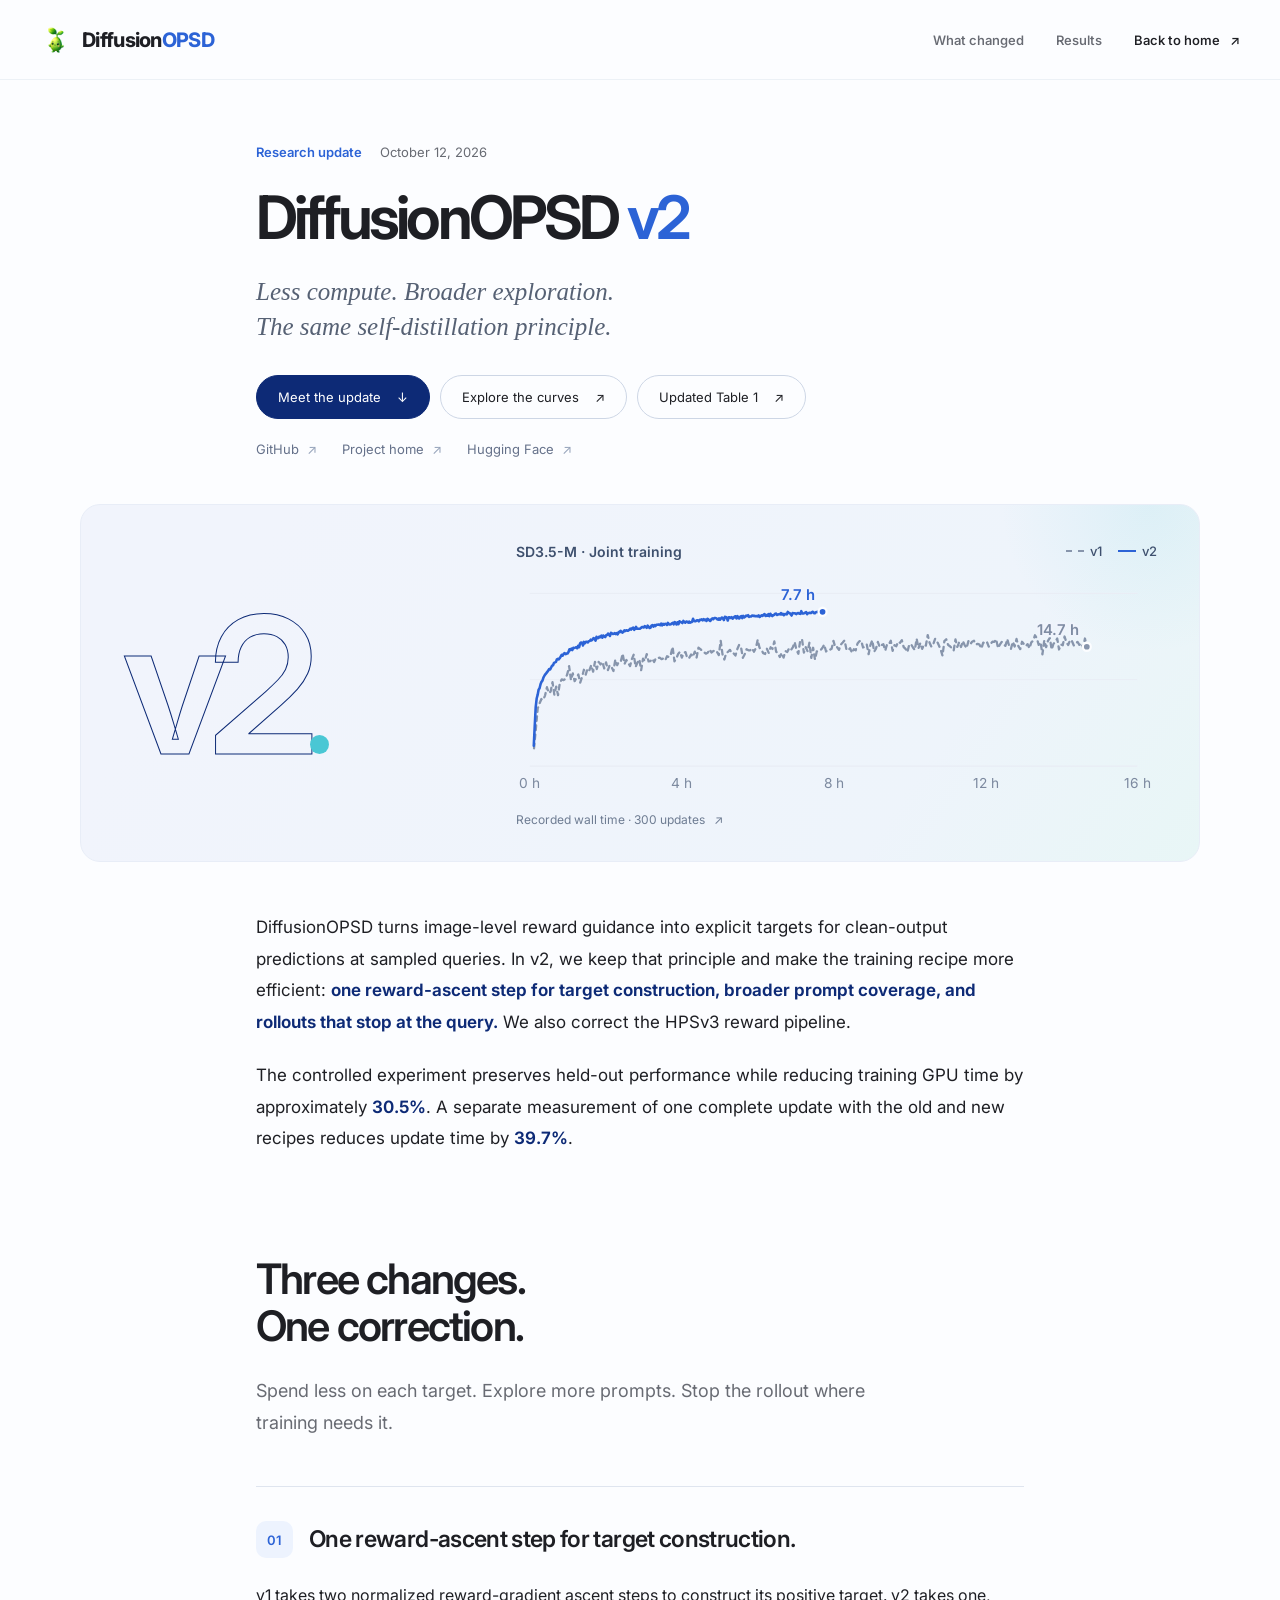
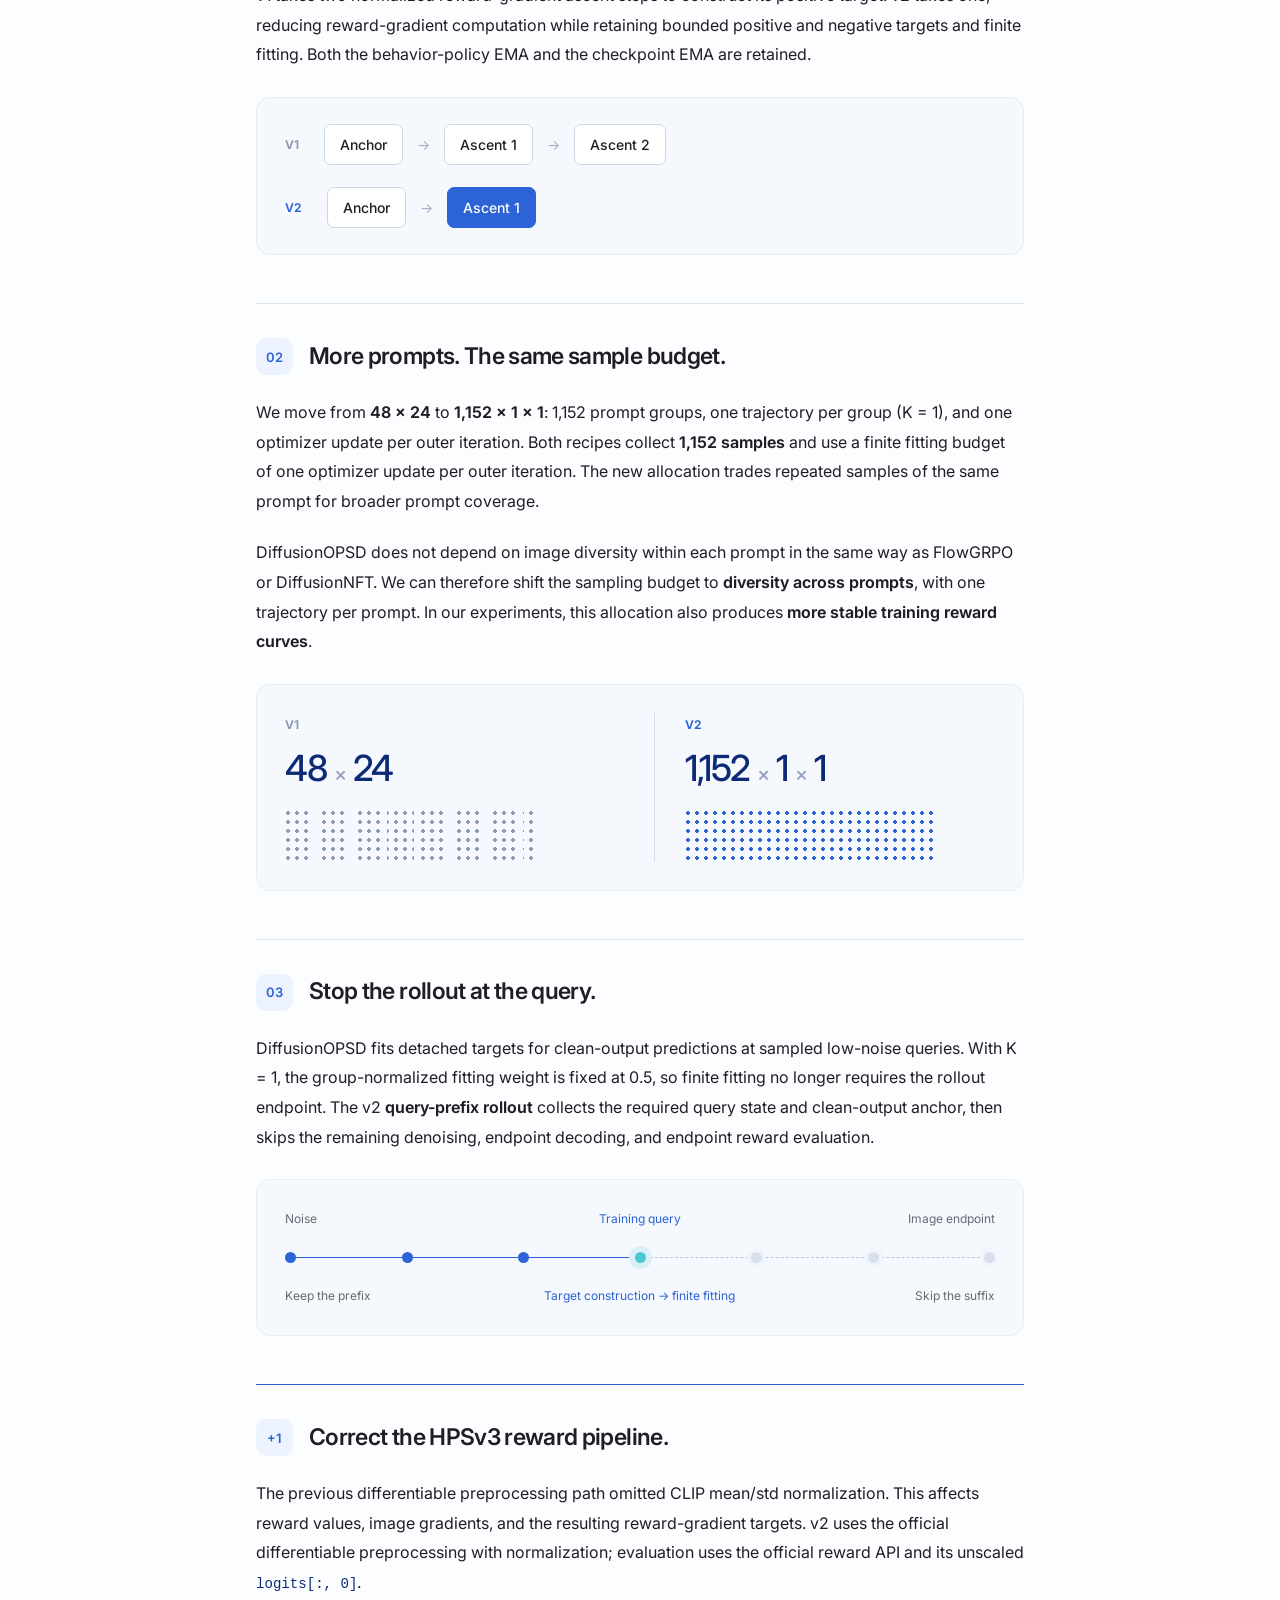
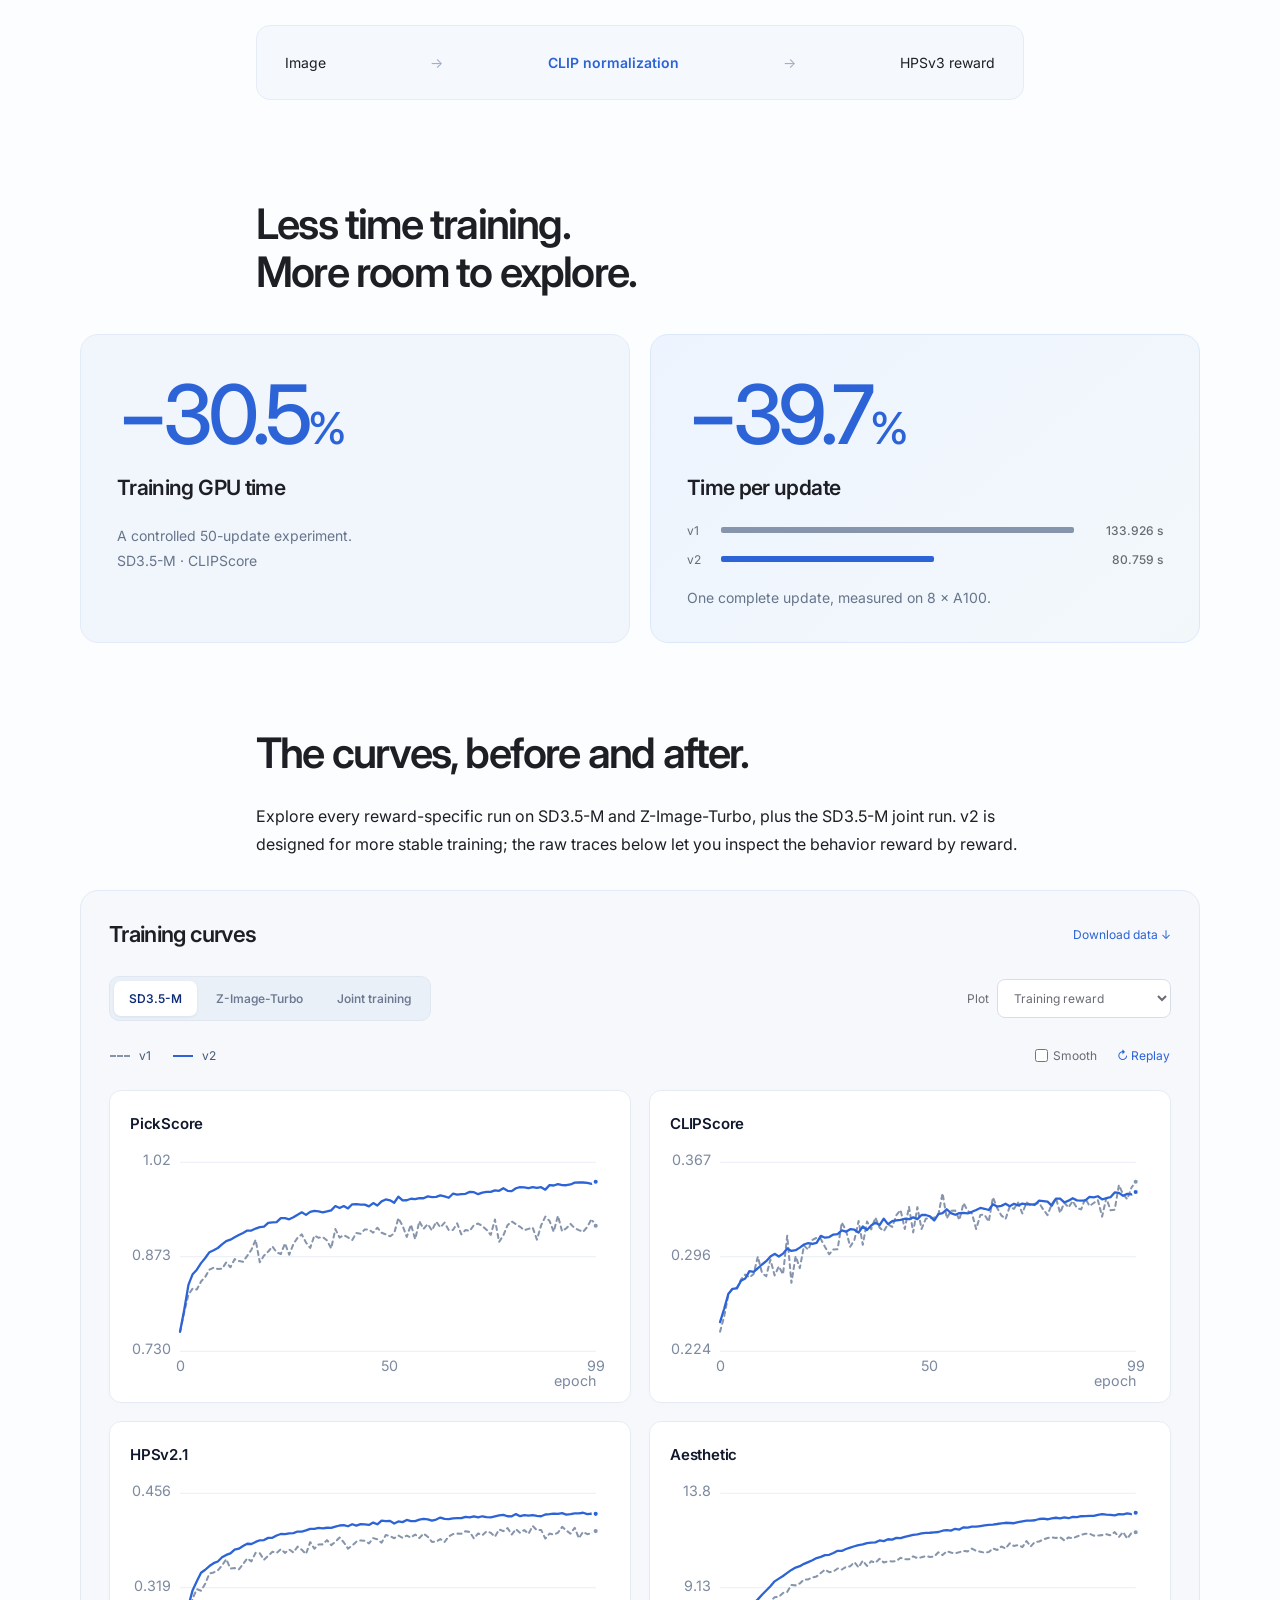
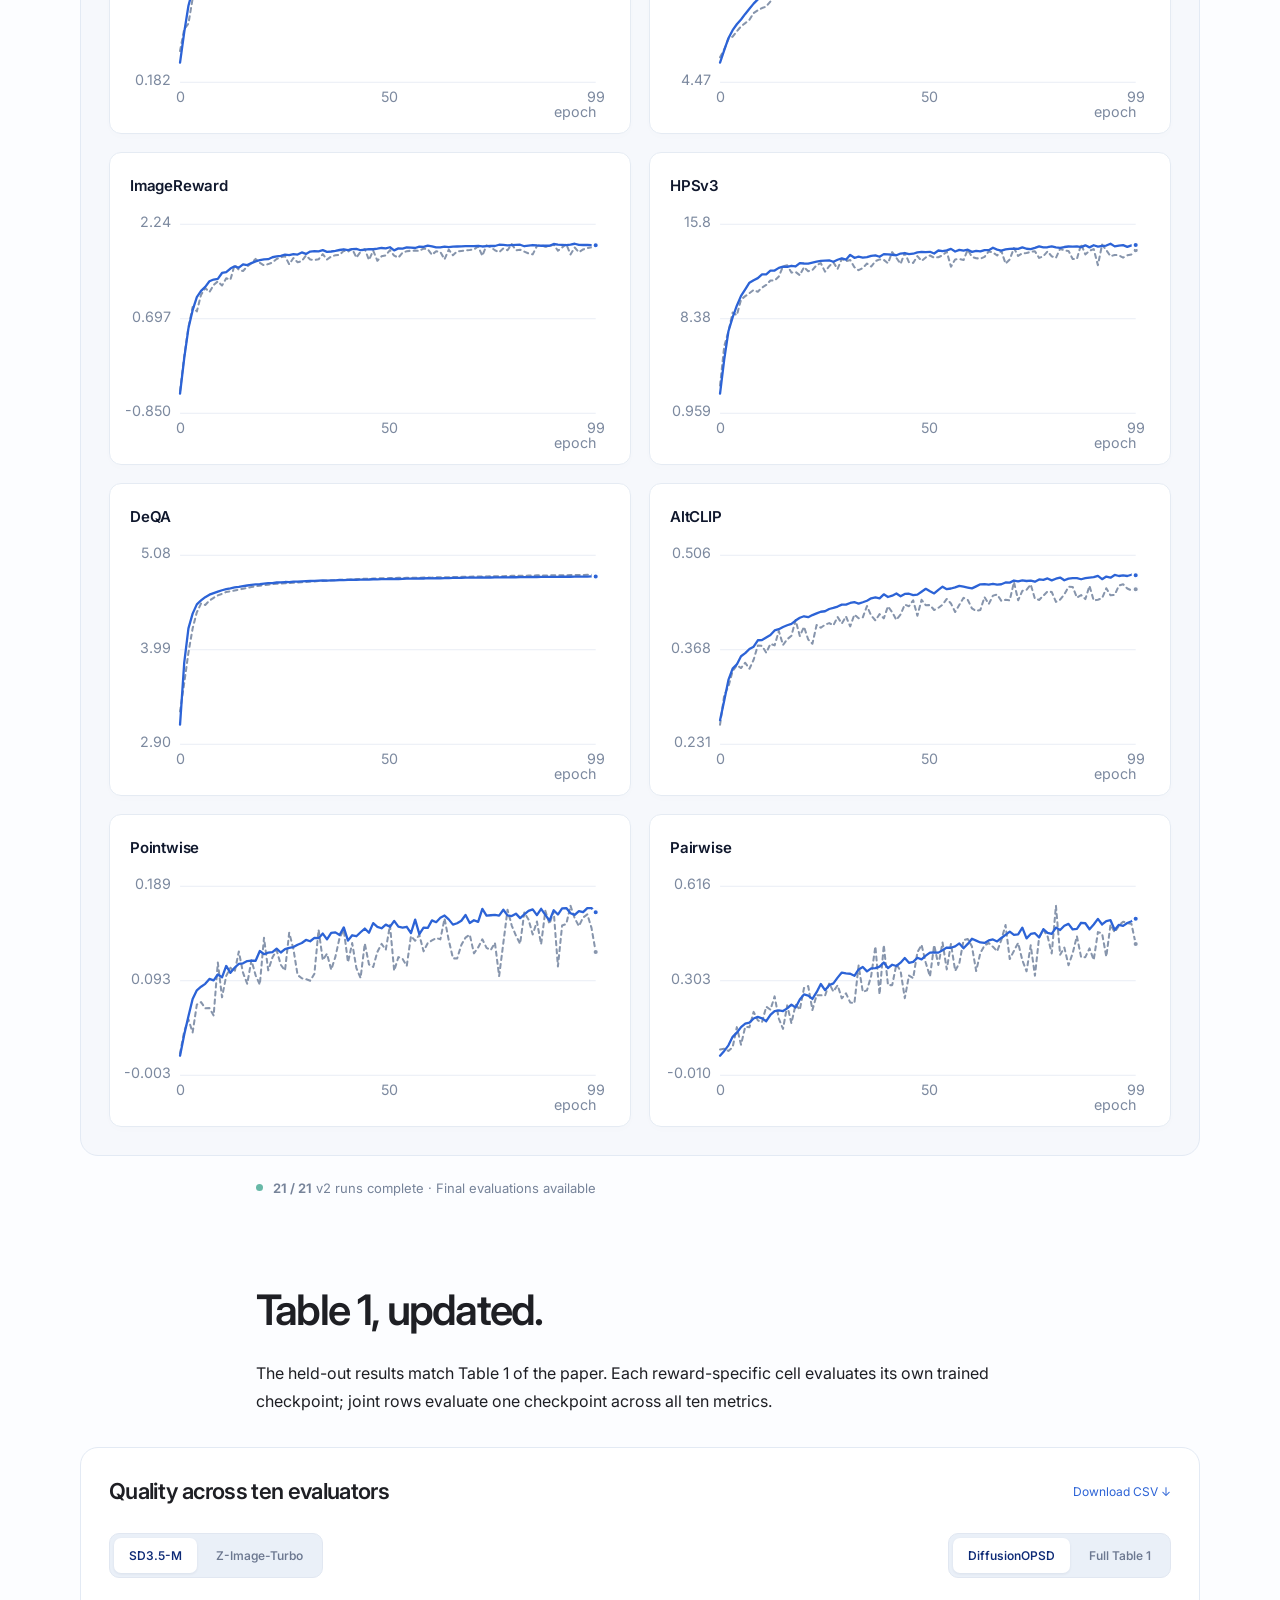
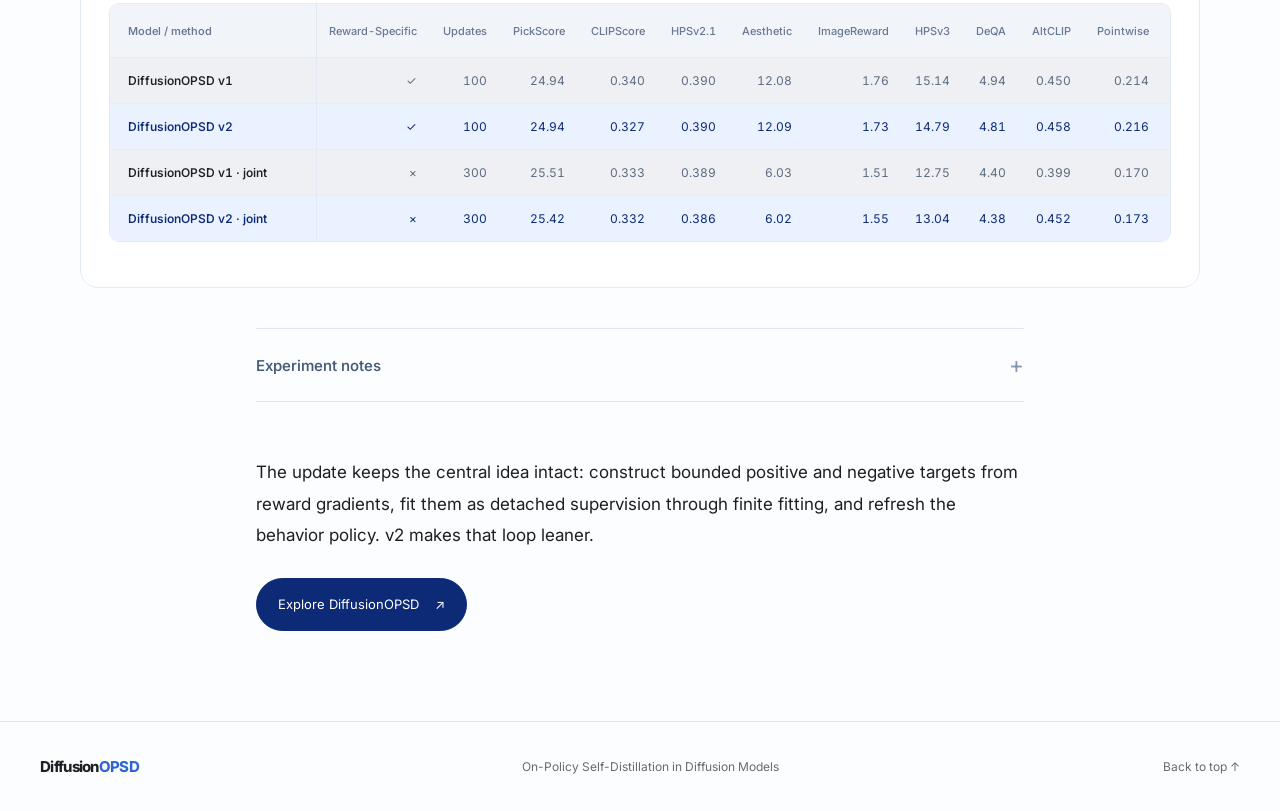
==== blog/v2/index.html @ 02936476 "update v2" ====
<!doctype html>
<html lang="en">
<head>
  <meta charset="utf-8">
  <meta name="viewport" content="width=device-width, initial-scale=1">
  <meta name="description" content="DiffusionOPSD v2: one reward-ascent step for target construction, broader prompt coverage, query-prefix rollouts, and corrected HPSv3 rewards. Explore the training curves and updated Table 1.">
  <meta name="theme-color" content="#f8faff">
  <title>DiffusionOPSD v2 — Less compute, broader exploration</title>
  <link rel="icon" href="../../assets/favicon.ico">
  <link rel="stylesheet" href="blog.css">
  <link rel="stylesheet" href="refinements.css">
  <script src="blog.js" defer></script>
</head>
<body>
  <a class="skip" href="#main">Skip to article</a>
  <header class="site-header">
    <a class="wordmark" href="../../" aria-label="DiffusionOPSD home"><img class="brand-seed" src="../../assets/seed-favicon-180.png" width="32" height="32" alt=""><span>Diffusion<span class="brand-blue">OPSD</span></span></a>
    <nav aria-label="Article"><a href="#changes">What changed</a><a href="#results">Results</a><a class="back-home" href="../../">Back to home <span aria-hidden="true">↗</span></a></nav>
    <div id="reading-progress" aria-hidden="true"></div>
  </header>
  <main id="main">
    <header class="article-header prose">
      <div class="eyebrow"><span class="edition">Research update</span><span>October 12, 2026</span></div>
      <h1>DiffusionOPSD <span>v2</span></h1>
      <p class="dek">Less compute. Broader exploration.<br>The same self-distillation principle.</p>
      <div class="article-actions"><a class="pill primary" href="#changes">Meet the update <span>↓</span></a><a class="pill" href="#curves">Explore the curves <span>↗</span></a><a class="pill" href="#table1">Updated Table 1 <span>↗</span></a><div class="resource-links"><a class="pill" href="https://github.com/worldbench/DiffusionOPSD" target="_blank" rel="noopener">GitHub <span>↗</span></a><a class="pill" href="../../">Project home <span>↗</span></a><a class="pill" href="https://huggingface.co/WeiChow/DiffusionOPSD" aria-label="Hugging Face weights" target="_blank" rel="noopener">Hugging Face <span>↗</span></a></div></div>
    </header>

    <figure class="hero-figure wide reveal">
      <div class="version-art" aria-hidden="true">v<span>2</span><i></i></div>
      <div class="hero-chart"><div class="hero-chart-heading"><span>SD3.5-M · Joint training</span><div class="hero-legend"><span><i class="swatch old"></i>v1</span><span><i class="swatch new"></i>v2</span></div></div><div id="hero-plot" aria-label="Joint training reward by elapsed time"></div><a class="hero-caption" href="#timing-notes">Recorded wall time · 300 updates <span>↗</span></a></div>
    </figure>

    <div class="prose introduction">
      <p>DiffusionOPSD turns image-level reward guidance into explicit targets for clean-output predictions at sampled queries. In v2, we keep that principle and make the training recipe more efficient: <strong>one reward-ascent step for target construction, broader prompt coverage, and rollouts that stop at the query.</strong> We also correct the HPSv3 reward pipeline.</p>
      <p>The controlled experiment preserves held-out performance while reducing training GPU time by approximately <strong>30.5%</strong>. A separate measurement of one complete update with the old and new recipes reduces update time by <strong>39.7%</strong>.</p>
    </div>

    <section id="changes" class="article-section">
      <div class="prose section-heading"><h2>Three changes.<br>One correction.</h2><p class="section-intro">Spend less on each target. Explore more prompts. Stop the rollout where training needs it.</p></div>

      <article class="change prose reveal">
        <div class="change-title"><span class="change-number">01</span><h3>One reward-ascent step for target construction.</h3></div>
        <p>v1 takes two normalized reward-gradient ascent steps to construct its positive target. v2 takes one, reducing reward-gradient computation while retaining bounded positive and negative targets and finite fitting. Both the behavior-policy EMA and the checkpoint EMA are retained.</p>
        <div class="before-after ascent-diagram" aria-label="Positive-target construction changes from two reward-ascent steps to one">
          <div><span class="version-label">V1</span><div class="flow"><b>Anchor</b><i>→</i><b>Ascent 1</b><i>→</i><b>Ascent 2</b></div></div>
          <div><span class="version-label blue">V2</span><div class="flow"><b>Anchor</b><i>→</i><b class="highlight">Ascent 1</b></div></div>
        </div>
      </article>

      <article class="change prose reveal">
        <div class="change-title"><span class="change-number">02</span><h3>More prompts. The same sample budget.</h3></div>
        <p>We move from <strong>48 × 24</strong> to <strong>1,152 × 1 × 1</strong>: 1,152 prompt groups, one trajectory per group (K = 1), and one optimizer update per outer iteration. Both recipes collect <strong>1,152 samples</strong> and use a finite fitting budget of one optimizer update per outer iteration. The new allocation trades repeated samples of the same prompt for broader prompt coverage.</p>
        <p>DiffusionOPSD does not depend on image diversity within each prompt in the same way as FlowGRPO or DiffusionNFT. We can therefore shift the sampling budget to <strong>diversity across prompts</strong>, with one trajectory per prompt. In our experiments, this allocation also produces <strong>more stable training reward curves</strong>.</p>
        <div class="allocation">
          <div><span class="version-label">V1</span><strong>48 <em>×</em> 24</strong><div class="sample-grid old-grid" aria-hidden="true"></div></div>
          <div><span class="version-label blue">V2</span><strong>1,152 <em>×</em> 1 <em>×</em> 1</strong><div class="sample-grid new-grid" aria-hidden="true"></div></div>
        </div>
      </article>

      <article class="change prose reveal">
        <div class="change-title"><span class="change-number">03</span><h3>Stop the rollout at the query.</h3></div>
        <p>DiffusionOPSD fits detached targets for clean-output predictions at sampled low-noise queries. With K = 1, the group-normalized fitting weight is fixed at 0.5, so finite fitting no longer requires the rollout endpoint. The v2 <strong>query-prefix rollout</strong> collects the required query state and clean-output anchor, then skips the remaining denoising, endpoint decoding, and endpoint reward evaluation.</p>
        <div class="prefix-diagram" aria-label="Query prefix retains the trajectory through the query and skips subsequent endpoint computation">
          <div class="prefix-labels"><span>Noise</span><span class="blue">Training query</span><span>Image endpoint</span></div>
          <div class="trajectory"><i></i><i></i><i></i><i class="query"></i><i class="unused"></i><i class="unused"></i><i class="unused"></i></div>
          <div class="prefix-labels bottom"><span>Keep the prefix</span><span class="blue">Target construction → finite fitting</span><span>Skip the suffix</span></div>
        </div>
      </article>

      <article class="change prose reward-fix reveal">
        <div class="change-title"><span class="change-number">+1</span><h3>Correct the HPSv3 reward pipeline.</h3></div>
        <p>The previous differentiable preprocessing path omitted CLIP mean/std normalization. This affects reward values, image gradients, and the resulting reward-gradient targets. v2 uses the official differentiable preprocessing with normalization; evaluation uses the official reward API and its unscaled <code>logits[:, 0]</code>.</p>
        <div class="reward-flow"><span>Image</span><i>→</i><strong>CLIP normalization</strong><i>→</i><span>HPSv3 reward</span></div>
      </article>
    </section>

    <section id="results" class="article-section">
      <div class="prose section-heading"><h2>Less time training.<br>More room to explore.</h2></div>
      <div class="efficiency wide reveal">
        <div class="efficiency-item"><strong>−30.5<span>%</span></strong><h3>Training GPU time</h3><p>A controlled 50-update experiment.<br>SD3.5-M · CLIPScore</p></div>
        <div class="efficiency-item"><strong>−39.7<span>%</span></strong><h3>Time per update</h3><div class="timing-row"><span>v1</span><div><i style="--length:100%"></i></div><b>133.926 s</b></div><div class="timing-row current"><span>v2</span><div><i style="--length:60.3%"></i></div><b>80.759 s</b></div><p>One complete update, measured on 8 × A100.</p></div>
      </div>

      <div id="curves" class="prose subsection"><h2>The curves, before and after.</h2><p>Explore every reward-specific run on SD3.5-M and Z-Image-Turbo, plus the SD3.5-M joint run. v2 is designed for more stable training; the raw traces below let you inspect the behavior reward by reward.</p></div>
      <div class="curve-explorer wide">
        <div class="explorer-top"><h3>Training curves</h3><a class="text-link" href="data.json" download="opsd-v2-data.json">Download data <span>↓</span></a></div>
        <div class="toolbar">
          <div class="segmented" role="group" aria-label="Curve backbone"><button data-backbone="sd35m" aria-pressed="true">SD3.5-M</button><button data-backbone="zimage" aria-pressed="false">Z-Image-Turbo</button><button data-backbone="joint" aria-pressed="false">Joint training</button></div>
          <label class="select-label">Plot <select id="curve-metric" aria-label="Curve metric"><option value="reward">Training reward</option><option value="loss">Total training loss</option><option value="positive">Positive fitting loss</option><option value="negative">Negative fitting loss</option></select></label>
        </div>
        <div class="plot-options"><div class="legends"><button data-series="v1" aria-label="DiffusionOPSD v1" aria-pressed="true"><i class="swatch old"></i>v1</button><button data-series="v2" aria-label="DiffusionOPSD v2" aria-pressed="true"><i class="swatch new"></i>v2</button></div><div><label class="smooth-label" title="Exponential moving average (0.6)"><input id="smooth" type="checkbox"> Smooth</label><button id="replay" class="replay" aria-label="Replay curve animation">↻ Replay</button></div></div>
        <div id="curve-grid" class="curve-grid" aria-live="polite"><p class="loading">Loading recorded training traces…</p></div>
      </div>
      <div class="prose snapshot-note" id="snapshot-note" role="status"></div>

      <div id="table1" class="prose subsection"><h2>Table 1, updated.</h2><p>The held-out results match Table 1 of the paper. Each reward-specific cell evaluates its own trained checkpoint; joint rows evaluate one checkpoint across all ten metrics.</p></div>
      <div class="table-panel wide">
        <div class="explorer-top"><h3>Quality across ten evaluators</h3><button id="download-table" class="text-link">Download CSV ↓</button></div>
        <div class="toolbar"><div class="segmented" role="group" aria-label="Table backbone"><button data-table-backbone="sd35m" aria-pressed="true">SD3.5-M</button><button data-table-backbone="zimage" aria-pressed="false">Z-Image-Turbo</button></div><div class="segmented" role="group" aria-label="Table rows"><button data-table-scope="opsd" aria-pressed="true">DiffusionOPSD</button><button data-table-scope="all" aria-pressed="false">Full Table 1</button></div></div>
        <div class="table-scroll" tabindex="0" aria-label="Table 1; scroll horizontally for all evaluators"><table id="results-table"><caption class="sr-only">Table 1: published and updated held-out evaluator scores</caption><thead></thead><tbody></tbody></table></div>
      </div>
      <details class="experiment-notes prose" id="experiment-notes">
        <summary>Experiment notes <span aria-hidden="true">+</span></summary>
        <div class="notes-body">
          <h4 id="timing-notes">Timing</h4>
          <p>The joint-training overview uses elapsed W&B run time, including initialization, evaluation and checkpoint overhead. These historical runs are not a controlled speed benchmark. The 30.5% reduction measures training GPU time in the controlled experiment, excluding initialization, checkpoint writing and evaluation. The separate 39.7% measurement compares one complete update on the same host with 8 × A100, SD3.5-M and CLIPScore; it is not a full-run speed estimate.</p>
          <h4>Reading the curves</h4>
          <p>v1 records rollout endpoint reward; v2 records local reward at the clean-output anchor, so their levels are not directly comparable quality scores. Epochs are zero-based. Raw traces are shown by default; optional smoothing uses EMA 0.6. Hover, tap, or use ← / → to inspect.</p>
          <p id="snapshot-details"></p>
          <h4 id="evaluation-notes">Evaluation and HPSv3</h4>
          <p>All v2 evaluations use 1,000 images from 200 DrawBench prompts. Historical training seeds are not uniformly matched to v2 seed 42. Hover a table cell for its source or the difference from v1 at displayed precision. Higher scores are better; ‡ marks published reference results and † two-stage OPD.</p>
          <p>The HPSv3 v1 training curve uses the corrected old-recipe rerun. <a href="https://github.com/MizzenAI/HPSv3" target="_blank" rel="noopener">Official HPSv3 implementation ↗</a></p>
        </div>
      </details>
      <div class="prose closing"><p>The update keeps the central idea intact: construct bounded positive and negative targets from reward gradients, fit them as detached supervision through finite fitting, and refresh the behavior policy. v2 makes that loop leaner.</p><a class="pill primary" href="../../">Explore DiffusionOPSD <span>↗</span></a></div>
    </section>
  </main>
  <footer><a class="wordmark" href="../../">Diffusion<span class="brand-blue">OPSD</span></a><span>On-Policy Self-Distillation in Diffusion Models</span><a href="#main">Back to top ↑</a></footer>
  <noscript><p class="prose">Enable JavaScript to explore the training curves and Table 1. <a href="data.json">Download the original chart data.</a></p></noscript>
</body>
</html>
---- blog/v2/blog.css ----
@import url('https://fonts.googleapis.com/css2?family=Inter:wght@400;500;600;650;700;750;800&display=swap');

:root{--ink:#1e1f24;--muted:#686b73;--line:#dfe5ef;--blue:#2c63d6;--deep-blue:#0d2a76;--cyan:#4ac7d4;--navy:#10182d;--paper:#fcfdff;--wash:#f0f4fc;--old:#8795ac;--page:1120px}
*{box-sizing:border-box}html{scroll-behavior:smooth;scroll-padding-top:94px}body{margin:0;background:var(--paper);color:var(--ink);font-family:Inter,"Helvetica Neue",Arial,sans-serif;-webkit-font-smoothing:antialiased}a{color:inherit;text-decoration:none}button,select,input{font:inherit}button,select{color:inherit}button,a,input,select{-webkit-tap-highlight-color:transparent}button{cursor:pointer}button:disabled{cursor:default}button:focus-visible,a:focus-visible,select:focus-visible,input:focus-visible,[tabindex]:focus-visible{outline:3px solid var(--cyan);outline-offset:5px}strong,b{font-weight:650}p{margin:0 0 22px}button{background:none;border:0}svg{display:block}code{font:0.88em ui-monospace,SFMono-Regular,monospace;color:var(--deep-blue)}.prose{max-width:768px;margin-left:auto;margin-right:auto}.wide{max-width:var(--page);margin-left:auto;margin-right:auto}.brand-blue,.blue{color:var(--blue)}.sr-only,.skip:not(:focus){position:absolute;width:1px;height:1px;overflow:hidden;clip:rect(0,0,0,0);white-space:nowrap}.skip:focus{position:fixed;top:12px;left:12px;z-index:100;padding:15px;background:white}
.site-header{height:80px;padding:0 40px;display:flex;align-items:center;justify-content:space-between;background:rgba(252,253,255,.93);backdrop-filter:blur(20px);position:sticky;top:0;z-index:30;border-bottom:1px solid rgba(223,229,239,.55)}.wordmark{font-size:20px;font-weight:750;letter-spacing:-.7px;display:flex;align-items:center;gap:10px}.wordmark .brand-seed{width:32px;height:32px;object-fit:contain}.site-header nav{display:flex;align-items:center;gap:32px;font-size:13px;font-weight:550}.site-header nav>a:not(.back-home){color:var(--muted)}.site-header nav a:hover{color:var(--blue)}.back-home span{padding-left:7px}#reading-progress{height:2px;position:absolute;bottom:-1px;left:0;background:var(--blue);width:0;transition:width .1s linear}
.article-header{padding-top:76px;padding-bottom:48px}.eyebrow{display:flex;align-items:center;gap:22px;font-size:12px;color:var(--muted);margin-bottom:29px}.edition{font-size:10px;font-weight:650;letter-spacing:1.8px;color:var(--blue)}h1{font-size:60px;letter-spacing:-3.8px;line-height:1.06;font-weight:650;margin:0 0 24px}h1>span{color:var(--blue)}.dek{font-family:Georgia,"Times New Roman",serif;font-size:25px;font-style:italic;line-height:1.4;color:#566174;margin-bottom:31px}.article-actions{display:flex;flex-wrap:wrap;gap:10px}.pill{padding:13px 20px;border:1px solid #cdd6e5;border-radius:30px;font-size:12px;display:inline-flex;gap:20px;align-items:center;transition:background .2s,transform .2s}.pill:hover{background:#eaf0fc;transform:translateY(-2px)}.pill.primary{background:var(--deep-blue);color:white;border-color:var(--deep-blue)}.pill.primary:hover{background:var(--blue)}
.hero-figure{position:relative;background:var(--wash);padding:40px 44px 22px;min-height:310px;display:grid;grid-template-columns:.7fr 1.3fr;column-gap:60px;overflow:hidden;border-radius:4px;margin-top:0;margin-bottom:50px}.hero-figure:before{content:"";position:absolute;width:300px;height:300px;background:radial-gradient(circle,rgba(74,199,212,.1),transparent 70%);right:-100px;top:-150px}.version-art{font-weight:650;font-size:190px;letter-spacing:-19px;line-height:1.05;color:transparent;-webkit-text-stroke:1px var(--deep-blue);align-self:center;position:relative;user-select:none}.version-art span{font-weight:600}.version-art i{width:19px;height:19px;display:inline-block;border-radius:50%;background:var(--cyan);margin:0 0 0 10px}.hero-chart{position:relative;min-width:0}.figure-kicker{font-size:10px;letter-spacing:1.35px;font-weight:600;color:var(--muted);text-transform:uppercase}.hero-chart .figure-kicker{text-align:right}#hero-plot{height:155px;margin-top:15px}#hero-plot svg{width:100%;height:100%;overflow:visible}.hero-caption{text-align:right;color:#4a5e80;font-size:10px;line-height:1.7}.hero-caption span{color:var(--muted)}.hero-bottom{grid-column:1/-1;display:flex;justify-content:space-between;border-top:1px solid #d9e1ee;padding-top:19px;margin-top:17px;font-size:9px;letter-spacing:1.4px;color:#7d8ba3}.introduction{font-size:17px;line-height:1.85}.introduction strong{color:var(--deep-blue)}
.article-section{margin-top:94px}.section-index{font-size:10px;letter-spacing:2px;color:var(--blue);font-weight:650;margin-bottom:22px}h2{font-size:42px;font-weight:600;line-height:1.14;letter-spacing:-1.8px;margin:0 0 25px}.section-intro{font-size:18px;line-height:1.75;color:var(--muted);max-width:675px}.change{margin-top:55px;padding-top:31px;border-top:1px solid var(--line)}.change-title{display:flex;gap:17px;align-items:baseline;margin-bottom:20px}.change-number{font:12px ui-monospace,SFMono-Regular,monospace;color:var(--blue);flex-shrink:0}h3{margin:0;font-size:23px;font-weight:600;letter-spacing:-.65px;line-height:1.3}.change>p{font-size:16px;line-height:1.8}.detail,.change>p.detail{font-size:12px;line-height:1.85;color:var(--muted)}.detail a{color:var(--blue);border-bottom:1px solid #b9cbea}.before-after{background:var(--wash);padding:23px 26px;margin:27px 0 18px;border-radius:4px}.before-after>div{display:flex;gap:25px;align-items:center}.before-after>div+div{margin-top:22px}.version-label{font-size:10px;letter-spacing:1.1px;font-weight:650;color:var(--old)}.version-label.blue{color:var(--blue)}.flow{display:flex;align-items:center;gap:14px;font-size:12px}.flow b{border:1px solid #cbd6e7;padding:10px 13px;border-radius:4px;font-weight:500}.flow i,.reward-flow i{font-style:normal;color:#a2b0c6}.flow .highlight{background:var(--blue);border-color:var(--blue);color:white}.flow-note{font-size:11px;color:var(--blue)}
.allocation{display:grid;grid-template-columns:1fr 1fr;gap:34px;margin:30px 0 18px;padding:27px;background:var(--wash);border-radius:4px}.allocation>div+div{border-left:1px solid #d7dfef;padding-left:30px}.allocation strong{display:block;color:var(--deep-blue);font-size:32px;font-weight:500;letter-spacing:-1.5px;margin:14px 0 20px;white-space:nowrap}.allocation strong em{font-size:20px;color:#92a2be;font-style:normal}.allocation small{font-size:10px;line-height:1.6;color:var(--muted);display:block;margin-top:13px}.sample-grid{height:52px;background-size:9px 9px;max-width:250px}.old-grid{background-image:radial-gradient(circle at 3px 3px,#8d9cb4 1.7px,transparent 2px);mask-image:repeating-linear-gradient(to right,#000 0px,#000 27px,transparent 27px,transparent 34px)}.new-grid{background-image:radial-gradient(circle at 3px 3px,#2c63d6 1.6px,transparent 1.9px)}.prefix-diagram{padding:30px 28px;margin:27px 0 18px;background:var(--wash);border-radius:4px}.prefix-labels{display:flex;justify-content:space-between;font-size:11px;color:var(--muted)}.prefix-labels>span{width:33.33%}.prefix-labels>span:nth-child(2){text-align:center}.prefix-labels>span:last-child{text-align:right}.prefix-labels.bottom{font-size:10px}.trajectory{display:flex;justify-content:space-between;position:relative;margin:24px 0}.trajectory:before{content:"";position:absolute;left:0;right:50%;top:5px;height:1px;background:var(--blue)}.trajectory:after{content:"";position:absolute;left:50%;right:0;top:5px;border-top:1px dashed #b7c4d9}.trajectory i{background:var(--blue);width:11px;height:11px;border-radius:50%;z-index:1}.trajectory i.query{background:var(--cyan);box-shadow:0 0 0 6px #dceff6}.trajectory i.unused{background:#d8e0ed;box-shadow:0 0 0 4px var(--wash)}.reward-fix{border-top-color:var(--blue)}.reward-flow{display:flex;align-items:center;justify-content:space-between;background:var(--wash);font-size:12px;padding:24px;margin:26px 0 16px;gap:12px}.reward-flow strong{text-align:center;line-height:1.7;color:var(--blue);font-weight:600}.reward-flow small{font-size:10px;font-weight:400}
.efficiency{background:var(--wash);display:grid;grid-template-columns:1fr 1fr;margin-top:35px;padding:40px 46px;gap:53px;border-radius:4px}.efficiency-item+.efficiency-item{padding-left:50px;border-left:1px solid #d7e0ef}.metric-kicker{font-size:9px;letter-spacing:1.2px;color:var(--muted);font-weight:600}.efficiency-item>strong{display:block;font-size:79px;line-height:1.2;letter-spacing:-5px;color:var(--blue);font-weight:500;margin:20px 0 0}.efficiency-item>strong>span{font-size:44px;letter-spacing:-2px}.efficiency-item h3{font-size:19px;margin:9px 0 17px}.efficiency-item p{font-size:12px;line-height:1.85;color:var(--muted);margin:0;max-width:335px}.timing-row{display:grid;grid-template-columns:19px 1fr 64px;gap:9px;align-items:center;font-size:10px;color:var(--muted);margin:12px 0}.timing-row>div{height:5px}.timing-row i{display:block;height:5px;width:var(--length);background:var(--old);border-radius:2px;transform-origin:left;animation:bar-in 1.5s ease both}.timing-row.current i{background:var(--blue)}.timing-row b{font-weight:500;text-align:right}.timing-row.current{margin-bottom:18px}.efficiency-note{margin-top:22px}.subsection{margin-top:86px}.subsection p{font-size:16px;line-height:1.8}
.curve-explorer,.table-panel{margin-top:31px;background:#f4f6fb;padding:30px;border:1px solid #e6eaf3;border-radius:5px}.explorer-top{display:flex;align-items:center;justify-content:space-between;margin-bottom:25px;gap:20px}.explorer-top h3{font-size:21px;margin-top:8px}.text-link{font-size:11px;color:var(--blue);white-space:nowrap;padding:8px 0}.text-link:hover{text-decoration:underline}.toolbar{display:flex;justify-content:space-between;align-items:center;gap:15px}.segmented{display:flex;gap:3px;border:1px solid #d7deeb;border-radius:6px;padding:3px;background:#ecf0f7;width:fit-content}.segmented button{font-size:11px;font-weight:550;border-radius:4px;padding:9px 14px;white-space:nowrap;color:#6c7890;transition:background .2s}.segmented button[aria-pressed=true]{background:white;box-shadow:0 1px 3px #12234d12;color:var(--deep-blue)}.segmented button:hover{color:var(--blue)}.select-label{font-size:10px;color:var(--muted);display:flex;align-items:center;gap:8px;white-space:nowrap}select{background:white;border:1px solid #d7deeb;font-size:11px;padding:10px 29px 10px 12px;border-radius:5px;max-width:195px}.plot-options{display:flex;justify-content:space-between;align-items:center;padding:23px 0 21px}.plot-options>div{display:flex;align-items:center;gap:16px}.legends{gap:14px!important}.legends button{display:flex;align-items:center;gap:7px;font-size:11px;padding:5px 0;color:#475875}.legends button[aria-pressed=false]{opacity:.35}.swatch{width:20px;height:0;border-top:2px solid var(--blue);display:block}.swatch.old{border-color:var(--old);border-top-style:dashed}.smooth-label{font-size:10px;color:var(--muted);display:flex;align-items:center;gap:5px}.smooth-label input{accent-color:var(--blue);margin:0}.replay{font-size:11px;color:var(--blue);padding:5px 0}.curve-grid{display:grid;grid-template-columns:1fr 1fr;gap:16px}.curve-grid.joint-grid{grid-template-columns:1fr}.chart-card{background:var(--paper);padding:20px 20px 12px;border:1px solid #e0e6f0;border-radius:4px;min-width:0;position:relative}.chart-title{display:flex;justify-content:space-between;gap:10px;align-items:center;margin-bottom:4px}.chart-title h4{margin:0;font-size:13px;font-weight:600;color:var(--navy);letter-spacing:-.2px}.run-badge{font-size:8px;color:#8390a5;white-space:nowrap;letter-spacing:.4px}.run-badge.pending{color:#a37925}.run-badge.pending:before{content:"";display:inline-block;width:5px;height:5px;background:#cfaa57;border-radius:50%;margin-right:5px}.plot-subtitle{font-size:8px;color:#8a94a7;line-height:1.5;margin-bottom:8px}.plot-wrap{position:relative}.plot-wrap svg{width:100%;height:auto;overflow:visible;touch-action:pan-y;cursor:crosshair}.chart-grid{stroke:#e9edf5;stroke-width:1}.axis-text{font-size:10px;fill:#8b96a8;font-family:Inter,Arial,sans-serif}.plot-line{fill:none;stroke-linejoin:round;stroke-linecap:round;stroke-width:2}.plot-line.old{stroke:var(--old);stroke-dasharray:4 4}.plot-line.new{stroke:var(--blue);stroke-width:2.25}.plot-line.ghost{opacity:.18;stroke-width:1;stroke-dasharray:none}.end-point{stroke:var(--paper);stroke-width:2;fill:var(--blue)}.plot-line.animate{animation:draw-in 1.6s cubic-bezier(.25,.6,.35,1) both}.cursor-line{stroke:#8f9eb8;stroke-width:1;stroke-dasharray:2 3}.hover-dot{stroke:white;stroke-width:2}.tooltip{position:absolute;z-index:10;pointer-events:none;background:rgba(16,24,45,.96);color:white;border-radius:6px;min-width:155px;padding:11px 13px;font-size:10px;box-shadow:0 5px 18px #10182d25;top:15px;right:8px;line-height:1.75}.tooltip[hidden]{display:none}.tooltip b{font-size:10px;color:#a3b6d5;display:block;font-weight:500;margin-bottom:3px}.tooltip .tip-row{display:flex;justify-content:space-between;gap:17px}.tooltip .tip-row span:first-child{display:flex;align-items:center;gap:5px}.tooltip .tip-row i{width:5px;height:5px;border-radius:50%;display:inline-block;background:var(--blue)}.tooltip .tip-row.old i{background:var(--old)}.chart-summary{display:flex;justify-content:space-between;border-top:1px solid #edf0f5;padding-top:9px;font-size:9px;color:#8994a7}.chart-summary b{font-weight:500;color:#536580}.plot-footnote{display:grid;grid-template-columns:1.9fr 1fr;gap:30px;font-size:10px;line-height:1.9;color:var(--muted);margin-top:23px}.snapshot-note{font-size:11px;line-height:1.85;color:var(--muted);margin-top:22px;padding-left:15px;border-left:2px solid var(--cyan)}.loading{padding:60px 0;text-align:center;grid-column:1/-1;color:var(--muted);font-size:13px}.error-message{color:#b54536}
.table-panel{padding-bottom:20px}.table-scroll{overflow-x:auto;margin:25px -10px 17px;border:1px solid #e0e6ef;border-radius:4px;background:white;scrollbar-width:thin;scrollbar-color:#bac8e0 transparent}table{width:100%;border-collapse:separate;border-spacing:0;font-size:10px;font-variant-numeric:tabular-nums;white-space:nowrap}th,td{padding:14px 12px;text-align:right;border-bottom:1px solid #e8ecf3}thead th{font-size:9px;font-weight:550;color:#697993;background:#eef2f9;height:55px}th:first-child{text-align:left;position:sticky;left:0;background:white;z-index:2;min-width:195px;font-weight:550;padding-left:18px;box-shadow:1px 0 #e3e9f2}thead th:first-child{background:#eef2f9;z-index:3}tbody tr:last-child>*{border-bottom:0}tbody tr.v2>*{background:#eaf1ff;color:var(--deep-blue)}tbody tr.v2 th{background:#eaf1ff}tbody tr.v1>*{background:#eef0f3}tbody tr.v1 th{background:#eef0f3}tbody td{color:#5e6c81;cursor:help}tbody tr:hover>*{background:#f0f5fc}tbody tr.v2:hover>*{background:#dfeafd}.table-version{font-size:8px;letter-spacing:.4px;background:#d2e2ff;color:var(--blue);padding:3px 5px;border-radius:3px;margin-left:6px}.pending-value{color:#a68a56!important}.corrected{font-size:8px;color:var(--blue);margin-left:3px}.historical-mark{font-size:8px;color:#929dae}.table-notes{font-size:10px;line-height:1.85;color:var(--muted)}.table-notes p{margin:7px 0}.cell-legend{display:inline-block;width:8px;height:8px;background:#c8daff;margin-right:3px}.closing{margin-top:70px;font-size:17px;line-height:1.85}.closing .pill{margin-top:5px}footer{margin-top:90px;padding:35px 40px;border-top:1px solid var(--line);display:flex;justify-content:space-between;align-items:center;gap:20px}footer .wordmark{font-size:15px;gap:0}footer>span,footer>a:last-child{font-size:10px;color:var(--muted)}.reveal{opacity:1;transform:none}.js .reveal{opacity:0;transform:translateY(15px);transition:opacity .65s,transform .65s}.js .reveal.visible{opacity:1;transform:none}@keyframes draw-in{from{stroke-dashoffset:1}to{stroke-dashoffset:0}}@keyframes bar-in{from{transform:scaleX(0)}to{transform:scaleX(1)}}
@media(min-width:1500px){:root{--page:1180px}.article-header{padding-top:95px}}
@media(max-width:1200px){.wide{margin-left:35px;margin-right:35px}.prose{max-width:740px}.hero-figure{gap:35px}.version-art{font-size:170px}}
@media(max-width:850px){.prose{margin-left:35px;margin-right:35px;max-width:none}.article-header{padding-top:55px}h1{font-size:50px}.site-header{padding:0 25px;height:70px}.site-header nav{gap:18px}.site-header nav>a:not(.back-home){display:none}.hero-figure{padding:30px;gap:20px;grid-template-columns:.65fr 1.35fr}.version-art{font-size:132px;letter-spacing:-13px}.hero-bottom{font-size:8px;letter-spacing:1px}.efficiency{gap:30px;padding:30px}.efficiency-item+.efficiency-item{padding-left:30px}.efficiency-item>strong{font-size:64px}.toolbar{flex-wrap:wrap}.curve-explorer,.table-panel{padding:23px}.chart-card{padding:15px 12px 10px}.plot-options>div{gap:12px}.smooth-label{font-size:9px}.plot-footnote{gap:18px}.table-scroll{margin-left:-5px;margin-right:-5px}}
@media(max-width:600px){html{scroll-padding-top:84px}.site-header{padding:0 20px;height:66px}.wordmark{font-size:17px;gap:6px}.wordmark .brand-seed{width:27px;height:27px}.site-header nav{font-size:11px}.prose,.wide{margin-left:22px;margin-right:22px}.article-header{padding-top:43px;padding-bottom:33px}.eyebrow{font-size:10px;gap:14px;margin-bottom:23px}.edition{font-size:8px;letter-spacing:1px}h1{font-size:40px;letter-spacing:-2.5px;margin-bottom:19px}.dek{font-size:21px;margin-bottom:26px}.article-actions{gap:7px}.pill{font-size:10px;gap:12px;padding:11px 15px}.hero-figure{grid-template-columns:1fr;min-height:0;padding:21px;gap:0;margin-bottom:33px}.version-art{font-size:106px;letter-spacing:-9px;line-height:1.02;margin-bottom:10px}.version-art i{width:12px;height:12px}.hero-chart .figure-kicker{position:absolute;right:0;top:-61px;font-size:8px;max-width:115px;line-height:1.7}.hero-chart{margin-top:-6px}#hero-plot{height:127px;margin-top:0}.hero-caption{font-size:8px}.hero-bottom{font-size:7px;line-height:1.8;gap:25px;letter-spacing:.8px;margin-top:16px;padding-top:13px}.hero-bottom>span:last-child{text-align:right}.introduction{font-size:15px;line-height:1.8}.article-section{margin-top:65px}.section-index{font-size:9px;margin-bottom:18px}h2{font-size:33px;letter-spacing:-1.2px;margin-bottom:20px}.section-intro{font-size:16px}.change{margin-top:34px;padding-top:27px}.change-title{gap:11px;margin-bottom:17px}.change-number{font-size:10px}h3{font-size:20px;letter-spacing:-.5px}.change>p{font-size:14px;line-height:1.85}.detail,.change>p.detail{font-size:11px}.before-after{padding:20px 14px}.before-after>div{gap:12px}.flow{gap:7px;font-size:9px}.flow b{padding:8px}.flow-note{font-size:8px}.version-label{font-size:9px}.allocation{padding:19px 16px;gap:18px}.allocation>div+div{padding-left:17px}.allocation .version-label{font-size:7px;letter-spacing:.7px;line-height:1.8;display:block;min-height:25px}.allocation strong{font-size:23px;letter-spacing:-1px;margin:10px 0 15px}.allocation strong em{font-size:14px}.allocation small{font-size:8px}.sample-grid{background-size:7px 7px;height:44px}.prefix-diagram{padding:24px 16px}.prefix-labels{font-size:9px}.prefix-labels.bottom{font-size:8px}.reward-flow{font-size:9px;padding:20px 12px;gap:7px}.reward-flow small{font-size:8px}.efficiency{grid-template-columns:1fr;padding:28px;gap:26px}.efficiency-item+.efficiency-item{padding:27px 0 0;border-left:0;border-top:1px solid #d7e0ef}.efficiency-item>strong{font-size:70px;margin-top:14px}.efficiency-item h3{font-size:18px}.efficiency-item p{font-size:11px}.efficiency-note{margin-top:18px}.subsection{margin-top:65px}.subsection p{font-size:14px}.curve-explorer,.table-panel{margin-left:12px;margin-right:12px;padding:20px 12px}.explorer-top{gap:10px;margin-bottom:20px}.explorer-top h3{font-size:17px;letter-spacing:-.4px}.figure-kicker{font-size:8px;letter-spacing:1px}.text-link{font-size:9px}.segmented button{font-size:9px;padding:8px 10px}.toolbar{gap:12px}.select-label{font-size:9px}select{font-size:10px;padding:8px 25px 8px 9px;max-width:190px}.plot-options{padding:17px 0;gap:8px;align-items:flex-start}.plot-options>div{gap:8px;flex-wrap:wrap}.plot-options>div:last-child{justify-content:flex-end;max-width:155px}.legends{gap:9px!important}.legends button{font-size:9px;gap:5px}.swatch{width:15px}.smooth-label{font-size:8px}.replay{font-size:10px}.curve-grid{grid-template-columns:1fr;gap:12px}.chart-card{padding:17px 16px 11px}.chart-title h4{font-size:13px}.run-badge{font-size:8px}.plot-footnote{grid-template-columns:1fr;gap:10px;font-size:9px;margin:18px 3px 0}.plot-footnote>span:last-child{color:#8b96a9}.snapshot-note{font-size:10px}.table-scroll{margin:20px -3px 12px}th:first-child{min-width:158px;padding-left:12px}th,td{padding:12px 10px}.table-notes{font-size:9px}.closing{font-size:15px;margin-top:43px}footer{padding:28px 22px;flex-wrap:wrap;margin-top:60px}footer>span{order:3;width:100%;font-size:9px}footer .wordmark{font-size:14px}}
@media(prefers-reduced-motion:reduce){html{scroll-behavior:auto}.js .reveal{opacity:1;transform:none;transition:none}.plot-line.animate,.timing-row i{animation:none}.pill{transition:none}#reading-progress{transition:none}}

/* Keep the overview and chart annotations compact. */
.hero-chart-heading{display:flex;align-items:center;justify-content:space-between;gap:16px;font-size:12px;font-weight:600;color:#405576}.hero-legend{display:flex;gap:14px;font-size:11px;font-weight:500}.hero-legend span{display:flex;align-items:center;gap:6px}.hero-legend .swatch{width:18px}.hero-caption{font-size:10px;text-align:left;margin-top:3px}.hero-caption summary,.plot-footnote summary{cursor:pointer;width:fit-content}.hero-caption p{line-height:1.7;margin:8px 0 0;max-width:520px}.finish-label{font-family:Inter,Arial,sans-serif;font-size:11px;font-weight:600;paint-order:stroke;stroke:var(--wash);stroke-width:4px;stroke-linejoin:round}.finish-label.old{fill:#7f8ca3}.finish-label.new{fill:var(--blue)}.plot-footnote{display:block;font-size:11px;margin-top:18px}.plot-footnote p{max-width:820px;margin:9px 0 0;line-height:1.8}.chart-title{margin-bottom:16px}tbody tr.v1:hover>*{background:#e5e8ee}
@media(max-width:650px){.hero-chart-heading{font-size:11px;gap:8px;margin-top:6px}.hero-legend{font-size:10px;gap:9px}.hero-caption{font-size:9px}.plot-footnote{font-size:10px}}

#hero-plot{height:auto}#hero-plot svg{display:block;height:auto}

@media(max-width:650px){#hero-plot .axis-text,#hero-plot .finish-label{font-size:16px}}

.article-actions .resource-links{display:flex;flex-wrap:wrap;gap:inherit;flex-basis:100%;padding-top:2px}
---- blog/v2/refinements.css ----
/* Editorial spacing and readable, restrained chart annotations. */
.article-header{padding-top:64px;padding-bottom:42px}
.eyebrow{font-size:13px;gap:18px;margin-bottom:26px}
.edition{font-size:13px;letter-spacing:0;font-weight:600}
.pill{font-size:13px;padding:13px 21px;gap:16px}
.article-actions{gap:10px}
.article-actions .resource-links{gap:25px;padding-top:7px}
.resource-links .pill{padding:5px 0;border:0;border-radius:0;font-size:13px;gap:8px;color:#65718a}
.resource-links .pill:hover{background:none;transform:none;color:var(--blue)}
.resource-links .pill span{color:#96a4bb}
.hero-figure{padding:38px 42px 32px;border-radius:20px;min-height:290px;background:linear-gradient(125deg,#f1f4fc 15%,#eef4fb 75%,#e8f6f6);border:1px solid #e8edf7;column-gap:48px}
.hero-chart-heading{font-size:14px;color:#3e506e}
.hero-legend{font-size:13px;gap:16px}
.hero-caption{display:inline-flex;gap:9px;margin-top:8px;font-size:12px;color:#6e7c92;line-height:1.5}
.hero-caption:hover{color:var(--blue)}
.hero-caption span{color:inherit}
#hero-plot .axis-text{font-size:12px}
.finish-label{font-size:13px}
.introduction{font-size:17px;line-height:1.85}
.section-heading{margin-bottom:38px}
.article-section{margin-top:100px}
.section-intro{max-width:625px;margin-bottom:0}
.change{margin-top:48px;padding-top:34px}
.change-title{align-items:center;gap:16px;margin-bottom:23px}
.change-number{font-family:Inter,Arial,sans-serif;font-size:13px;font-weight:600;background:#edf3fe;border-radius:10px;min-width:37px;height:37px;display:inline-flex;align-items:center;justify-content:center}
.change>p{font-size:16px;line-height:1.85}
.before-after,.allocation,.prefix-diagram,.reward-flow{border:1px solid #e5ecf7;border-radius:14px;background:#f5f8fd;margin-top:27px;margin-bottom:4px}
.before-after{padding:26px 28px}
.before-after>div{gap:24px}
.version-label{font-size:12px;letter-spacing:.4px}
.flow{font-size:14px;gap:14px}
.flow b{padding:11px 15px;background:#fff;border-radius:7px}
.flow .highlight{background:var(--blue)}
.allocation{padding:28px;gap:28px}
.allocation strong{font-size:36px;margin:13px 0 20px}
.allocation .version-label{font-size:12px;min-height:0}
.prefix-labels,.prefix-labels.bottom{font-size:12px;line-height:1.5}
.reward-flow{font-size:14px;padding:25px 28px}
.efficiency{background:none;border-radius:0;padding:0;gap:20px;margin-top:34px}
.efficiency-item{padding:32px 36px;background:#f1f5fc;border:1px solid #e3ebf8;border-radius:18px}
.efficiency-item+.efficiency-item{padding:32px 36px;border:1px solid #dce7f9;background:linear-gradient(140deg,#eef4ff,#f2f8fa)}
.efficiency-item>strong{font-size:82px;margin:0 0 2px;line-height:1.16}
.efficiency-item h3{font-size:21px;margin:12px 0 21px}
.efficiency-item p{font-size:14px;line-height:1.8;max-width:none;color:#66758b}
.timing-row{font-size:12px;grid-template-columns:22px 1fr 77px;gap:12px;margin:14px 0}
.timing-row>div,.timing-row i{height:6px}
.curve-explorer,.table-panel{padding:28px;background:#f6f8fc;border:1px solid #e3eaf4;border-radius:18px}
.table-panel{background:#fff}
.explorer-top{margin-bottom:26px;align-items:center}
.explorer-top h3{font-size:22px;margin:0}
.text-link{font-size:12px}
.segmented{padding:4px;border-radius:10px;gap:4px;border-color:#e1e7f1;background:#eaf0f8}
.segmented button{font-size:12px;padding:10px 15px;border-radius:7px}
.select-label{font-size:12px}
select{font-size:12px;border-radius:8px}
.plot-options{padding:22px 1px}
.legends{gap:22px!important}
.legends button,.smooth-label,.replay{font-size:12px}
.legends button{gap:9px}
.plot-options>div{gap:20px}
.curve-grid{gap:18px}
.chart-card{padding:23px 20px 17px;border-radius:12px;border-color:#e5ebf3;background:#fff;box-shadow:0 3px 10px #142b5603}
.chart-title{margin-bottom:17px}
.chart-title h4{font-size:15px}
.run-badge{font-size:11px;letter-spacing:0}
.axis-text{font-size:14px;fill:#7c899f}
.tooltip{font-size:12px;border-radius:10px;max-width:calc(100% - 16px);padding:12px 14px}
.tooltip b{font-size:11px}
.tooltip .tip-row{gap:12px}
.snapshot-note{display:flex;align-items:center;gap:10px;border:0;padding:0;font-size:13px;margin-top:20px;color:#768399}
.status-dot{width:7px;height:7px;border-radius:50%;background:#67b8a7;flex-shrink:0}
.table-scroll{margin:25px 0 17px;border-radius:10px;border-color:#e4eaf2}
table{font-size:12px}
th,td{padding:15px 13px}
thead th{font-size:11px;font-weight:500;height:54px;background:#f1f4f9}
thead th:first-child{background:#f1f4f9}
th:first-child{min-width:206px;padding-left:18px}
.corrected,.historical-mark{font-size:10px}
.table-key{display:flex;gap:20px;flex-wrap:wrap;margin:0;font-size:12px;color:#7b879a;line-height:1.6}
.experiment-notes{margin-top:40px;border-top:1px solid #dfe7f2;border-bottom:1px solid #dfe7f2}
.experiment-notes summary{display:flex;justify-content:space-between;align-items:center;padding:22px 0;cursor:pointer;list-style:none;font-size:15px;font-weight:550;color:#455a7b}
.experiment-notes summary::-webkit-details-marker{display:none}
.experiment-notes summary span{font-size:23px;font-weight:400;color:#8396b3;transition:transform .2s}
.experiment-notes[open] summary span{transform:rotate(45deg)}
.notes-body{padding:4px 0 22px;color:#6d798b;font-size:14px;line-height:1.85}
.notes-body h4{font-size:15px;font-weight:600;color:#405371;margin:23px 0 10px;scroll-margin-top:100px}
.notes-body h4:first-child{margin-top:0}
.notes-body p{margin-bottom:15px}
.notes-body a{color:var(--blue);text-decoration:underline;text-underline-offset:3px}
.closing{margin-top:55px}
footer>span,footer>a:last-child{font-size:12px}
@media(max-width:850px){
  .hero-figure{padding:30px;column-gap:25px}
  .efficiency-item,.efficiency-item+.efficiency-item{padding:28px}
  .efficiency-item>strong{font-size:70px}
  .curve-explorer,.table-panel{padding:23px}
  .plot-options>div{gap:15px}
}
@media(max-width:600px){
  .article-header{padding-top:42px;padding-bottom:29px}
  .eyebrow,.edition{font-size:11px;letter-spacing:0}
  .pill{font-size:12px;padding:11px 16px;gap:12px}
  .article-actions{gap:8px}
  .article-actions .resource-links{gap:23px;padding-top:8px}
  .resource-links .pill{font-size:12px;gap:7px;padding:4px 0}
  .hero-figure{padding:22px;border-radius:16px;gap:11px}
  .version-art{font-size:94px;margin-bottom:8px}
  .hero-chart-heading{font-size:12px;gap:8px}
  .hero-legend{font-size:12px;gap:12px}
  .hero-caption{font-size:11px;margin-top:9px}
  #hero-plot .axis-text,#hero-plot .finish-label{font-size:18px}
  .introduction{font-size:15px}
  .article-section{margin-top:70px}
  .section-heading{margin-bottom:28px}
  .change{margin-top:32px;padding-top:28px}
  .change-title{gap:12px;margin-bottom:19px}
  .change-number{font-size:12px;min-width:31px;height:31px;border-radius:9px}
  .change>p{font-size:15px;line-height:1.85}
  .before-after{padding:21px 15px}
  .before-after>div{gap:12px}
  .flow{font-size:11px;gap:7px}
  .flow b{padding:9px}
  .version-label,.allocation .version-label{font-size:11px;min-height:0;letter-spacing:0}
  .allocation{padding:20px 17px;gap:18px}
  .allocation>div+div{padding-left:17px}
  .allocation strong{font-size:23px;margin:13px 0 17px}
  .prefix-diagram{padding:24px 17px}
  .prefix-labels,.prefix-labels.bottom{font-size:11px}
  .reward-flow{font-size:12px;padding:21px 16px;gap:9px}
  .efficiency{padding:0;gap:14px}
  .efficiency-item,.efficiency-item+.efficiency-item{padding:28px;border-radius:15px}
  .efficiency-item>strong{font-size:70px}
  .efficiency-item h3{font-size:20px}
  .efficiency-item p{font-size:13px}
  .subsection p{font-size:15px}
  .curve-explorer,.table-panel{margin-left:12px;margin-right:12px;padding:22px 13px;border-radius:15px}
  .explorer-top{gap:12px;margin-bottom:22px;align-items:flex-start}
  .explorer-top h3{font-size:19px;line-height:1.3}
  .text-link{font-size:11px;padding:5px 0}
  .segmented{padding:3px;gap:2px;max-width:100%}
  .segmented button{font-size:11px;padding:9px 10px}
  .select-label,select{font-size:12px}
  .plot-options{padding:20px 0;align-items:center;gap:10px}
  .plot-options>div{gap:14px}
  .plot-options>div:last-child{max-width:none}
  .legends{gap:16px!important}
  .legends button,.smooth-label,.replay{font-size:12px}
  .chart-card{padding:20px 15px 15px}
  .chart-title h4{font-size:15px}
  .run-badge{font-size:11px}
  .axis-text{font-size:16px}
  .snapshot-note{font-size:12px;line-height:1.6}
  .table-scroll{margin:23px 0 17px}
  th:first-child{min-width:190px;padding-left:14px}
  th,td{padding:14px 11px}
  .table-key{font-size:11px;gap:7px 15px}
  .experiment-notes{margin-top:31px}
  .experiment-notes summary{font-size:14px;padding:20px 0}
  .notes-body{font-size:13px}
  .notes-body h4{font-size:14px}
  footer>span,footer>a:last-child{font-size:11px}
}
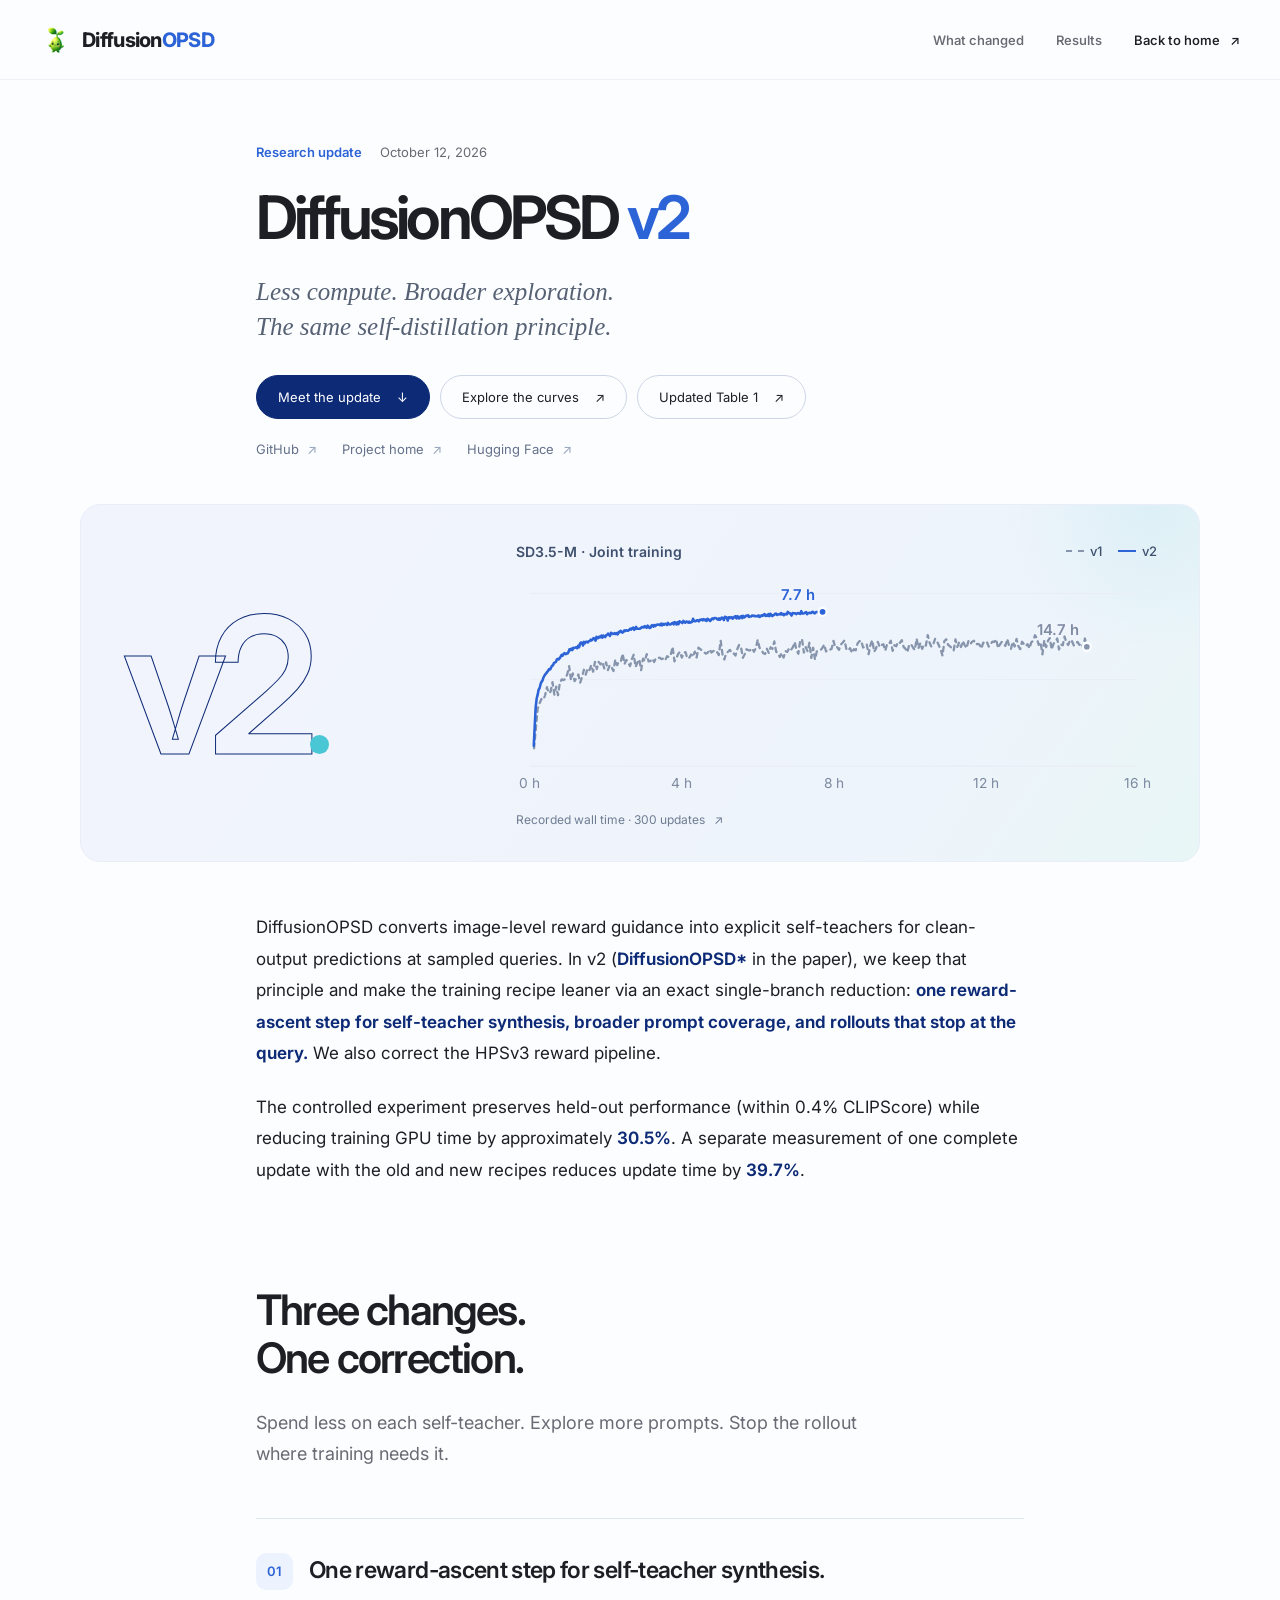
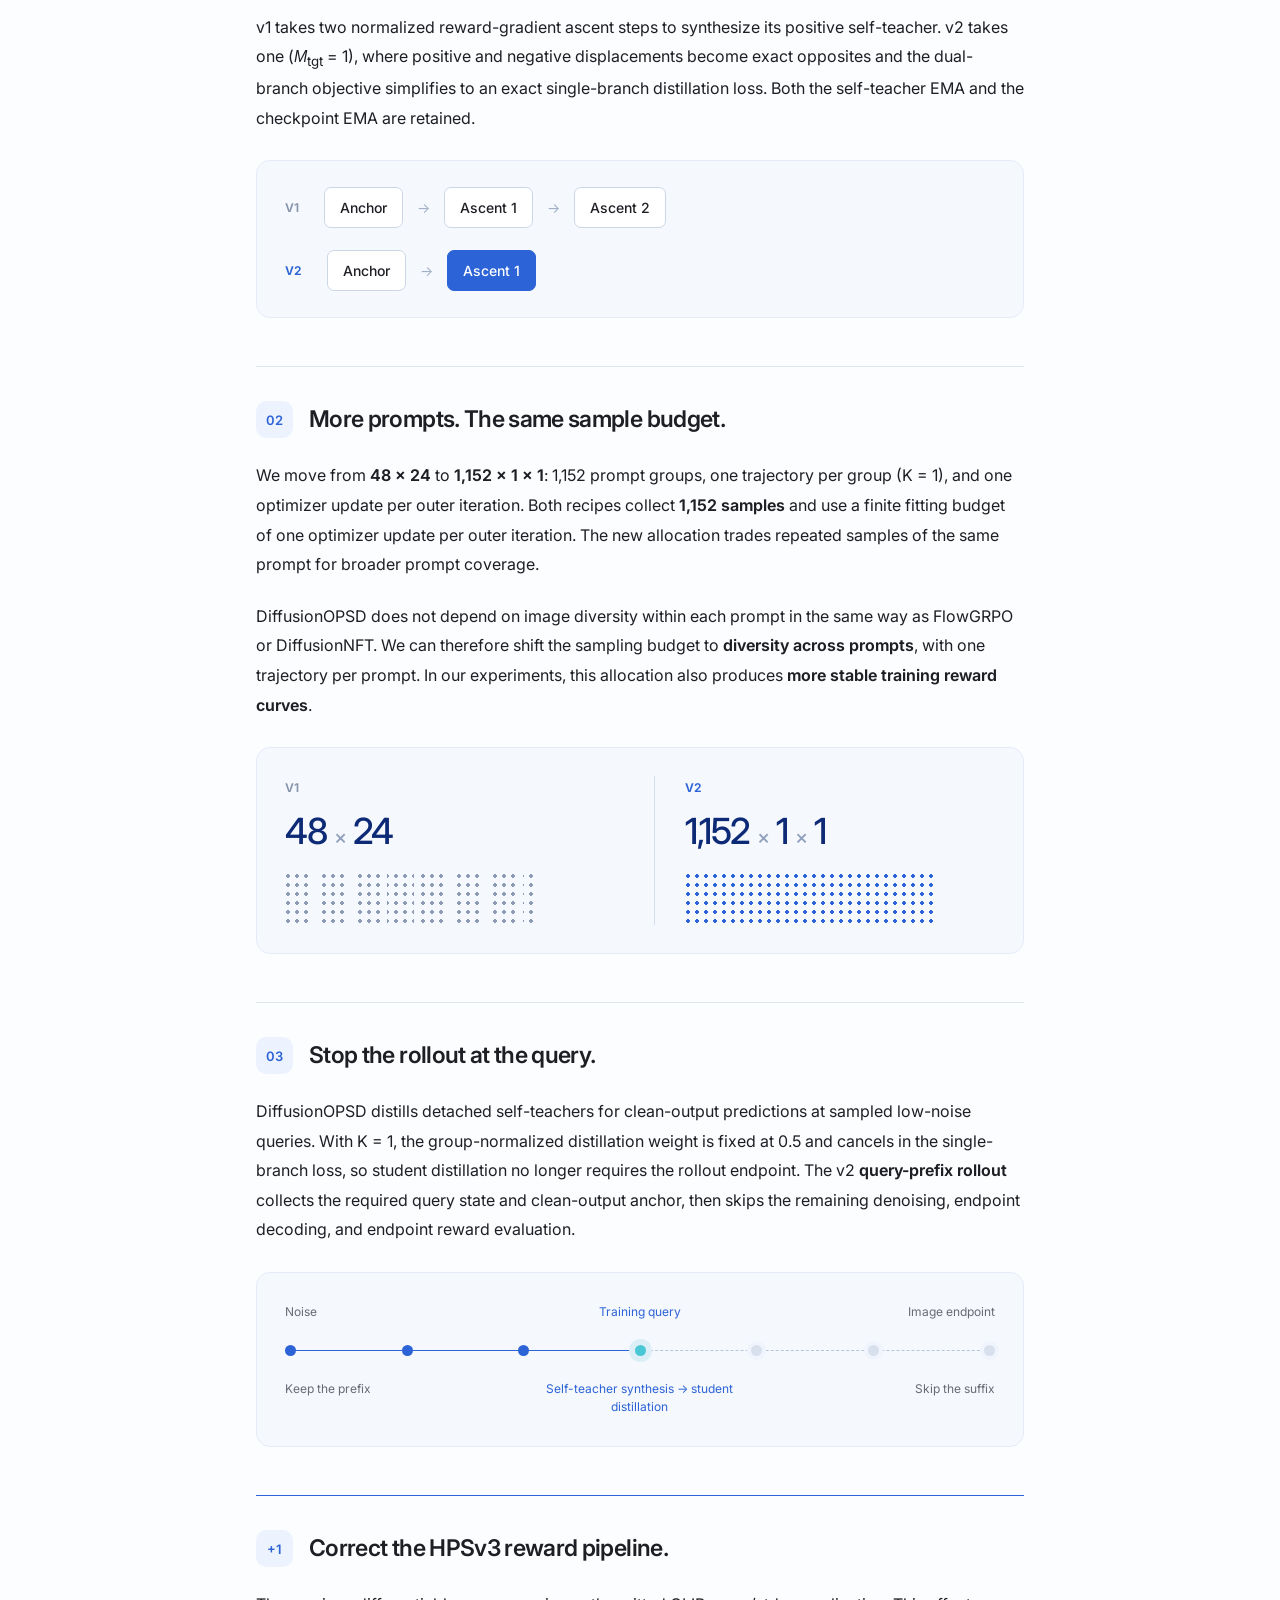
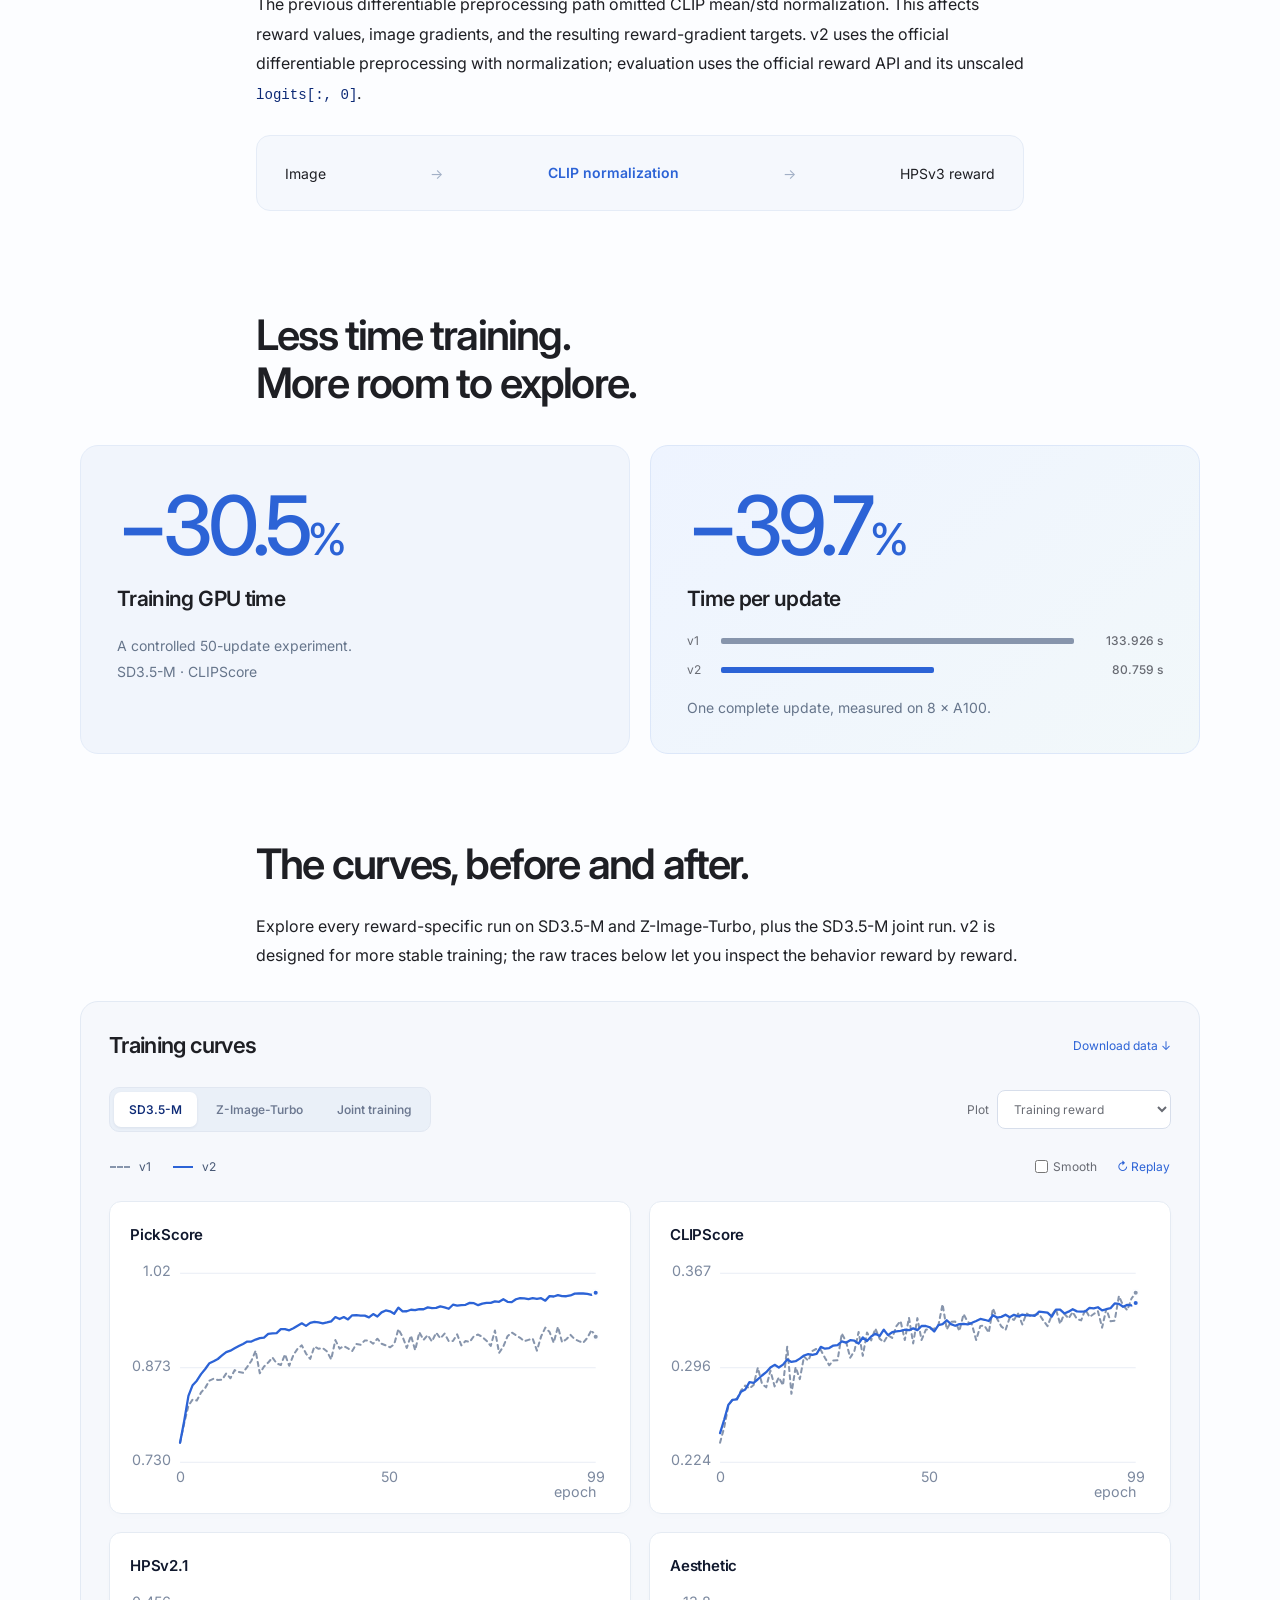
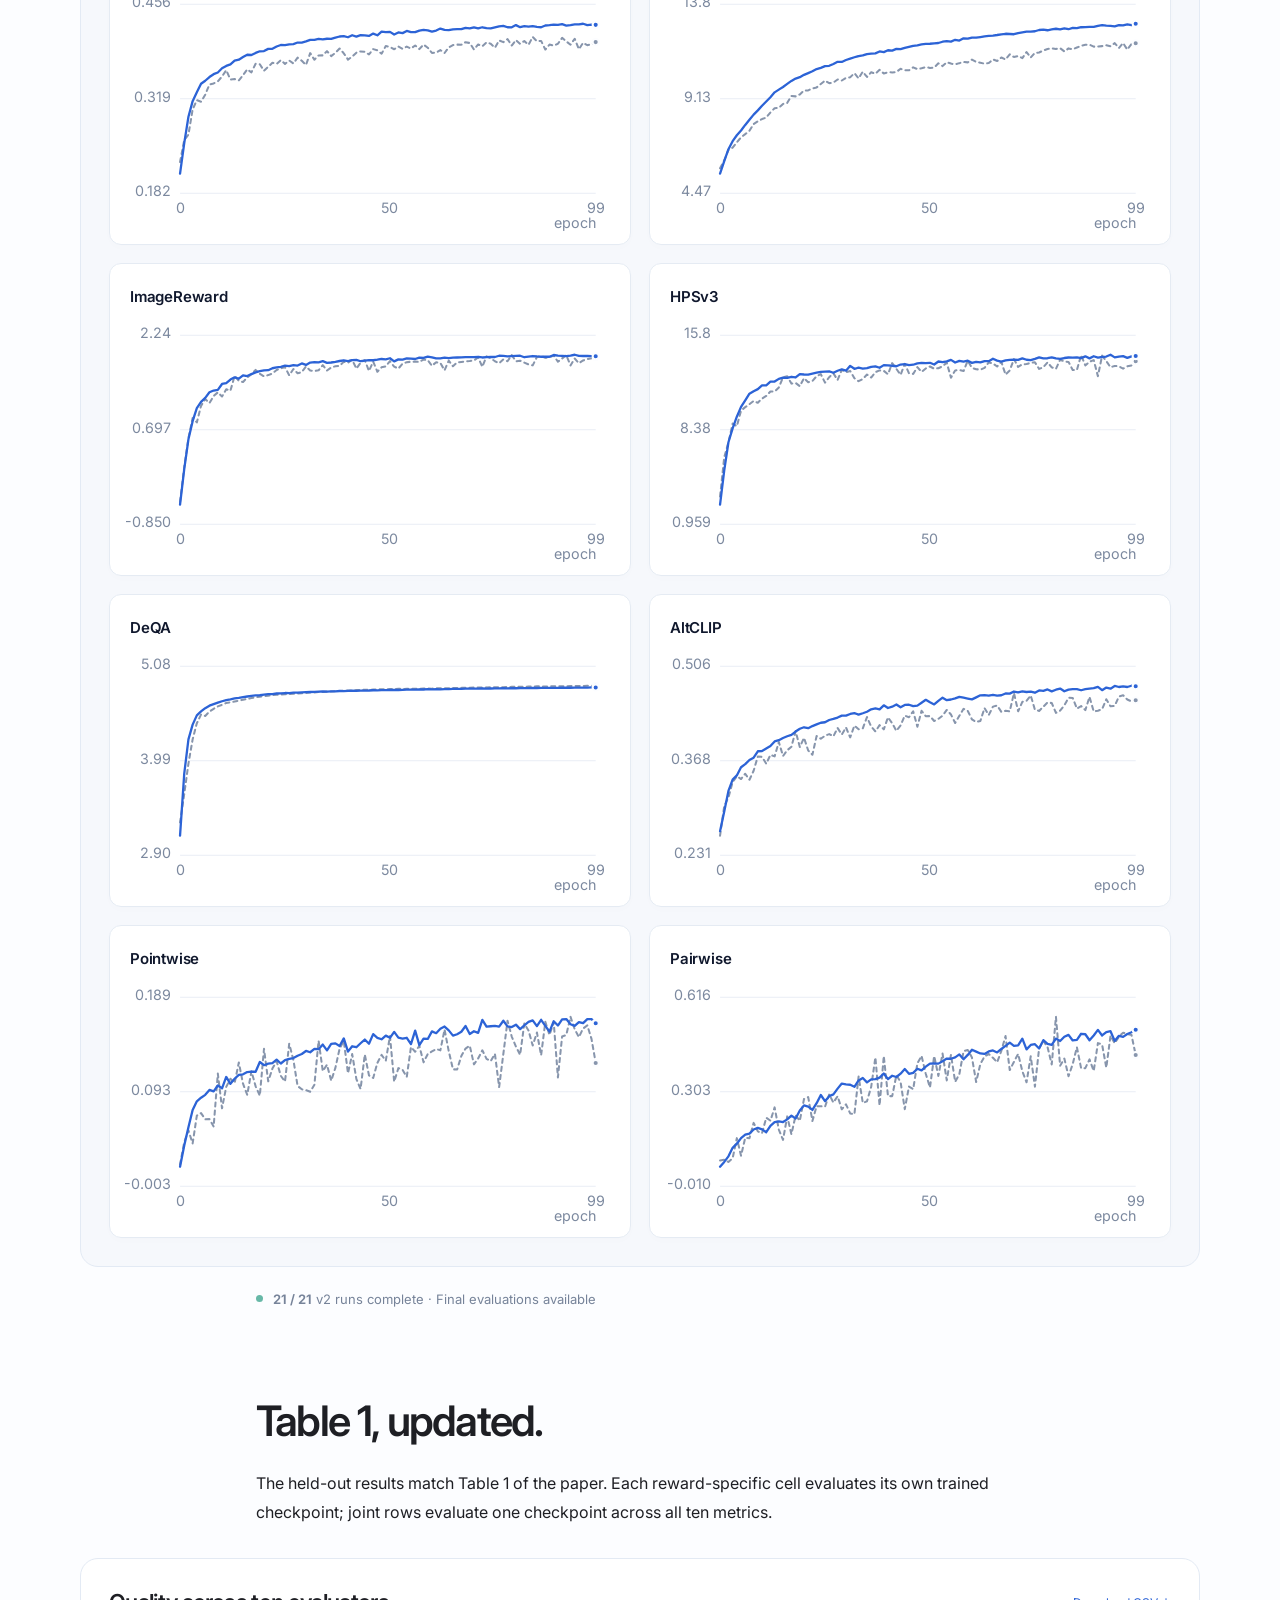
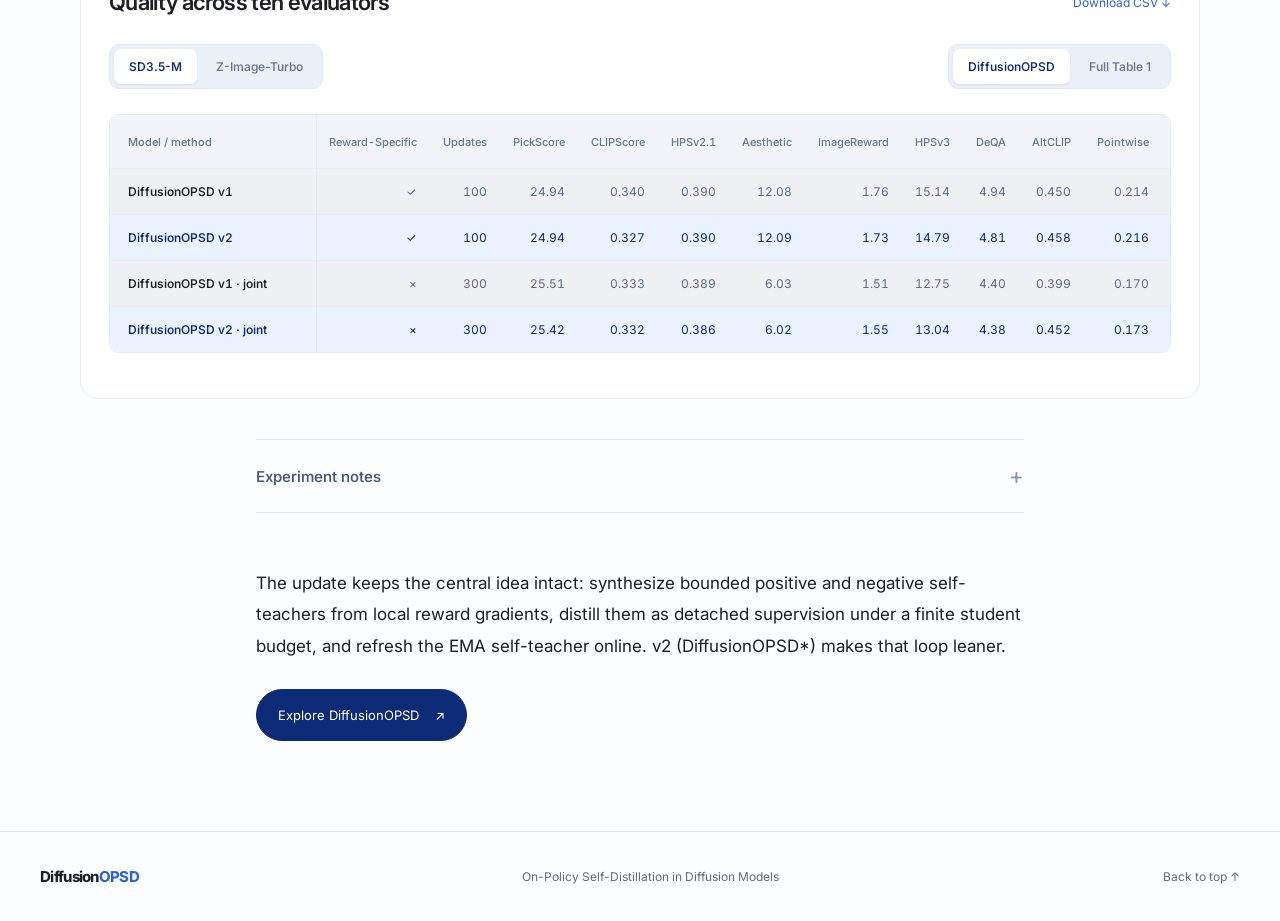
==== commit e6f46bb2: "update" ====
--- a/blog/v2/index.html
+++ b/blog/v2/index.html
@@ -32,16 +32,16 @@
     </figure>
 
     <div class="prose introduction">
-      <p>DiffusionOPSD turns image-level reward guidance into explicit targets for clean-output predictions at sampled queries. In v2, we keep that principle and make the training recipe more efficient: <strong>one reward-ascent step for target construction, broader prompt coverage, and rollouts that stop at the query.</strong> We also correct the HPSv3 reward pipeline.</p>
-      <p>The controlled experiment preserves held-out performance while reducing training GPU time by approximately <strong>30.5%</strong>. A separate measurement of one complete update with the old and new recipes reduces update time by <strong>39.7%</strong>.</p>
+      <p>DiffusionOPSD converts image-level reward guidance into explicit self-teachers for clean-output predictions at sampled queries. In v2 (<strong>DiffusionOPSD*</strong> in the paper), we keep that principle and make the training recipe leaner via an exact single-branch reduction: <strong>one reward-ascent step for self-teacher synthesis, broader prompt coverage, and rollouts that stop at the query.</strong> We also correct the HPSv3 reward pipeline.</p>
+      <p>The controlled experiment preserves held-out performance (within 0.4% CLIPScore) while reducing training GPU time by approximately <strong>30.5%</strong>. A separate measurement of one complete update with the old and new recipes reduces update time by <strong>39.7%</strong>.</p>
     </div>
 
     <section id="changes" class="article-section">
-      <div class="prose section-heading"><h2>Three changes.<br>One correction.</h2><p class="section-intro">Spend less on each target. Explore more prompts. Stop the rollout where training needs it.</p></div>
+      <div class="prose section-heading"><h2>Three changes.<br>One correction.</h2><p class="section-intro">Spend less on each self-teacher. Explore more prompts. Stop the rollout where training needs it.</p></div>
 
       <article class="change prose reveal">
-        <div class="change-title"><span class="change-number">01</span><h3>One reward-ascent step for target construction.</h3></div>
-        <p>v1 takes two normalized reward-gradient ascent steps to construct its positive target. v2 takes one, reducing reward-gradient computation while retaining bounded positive and negative targets and finite fitting. Both the behavior-policy EMA and the checkpoint EMA are retained.</p>
+        <div class="change-title"><span class="change-number">01</span><h3>One reward-ascent step for self-teacher synthesis.</h3></div>
+        <p>v1 takes two normalized reward-gradient ascent steps to synthesize its positive self-teacher. v2 takes one (<i>M</i><sub>tgt</sub> = 1), where positive and negative displacements become exact opposites and the dual-branch objective simplifies to an exact single-branch distillation loss. Both the self-teacher EMA and the checkpoint EMA are retained.</p>
         <div class="before-after ascent-diagram" aria-label="Positive-target construction changes from two reward-ascent steps to one">
           <div><span class="version-label">V1</span><div class="flow"><b>Anchor</b><i>→</i><b>Ascent 1</b><i>→</i><b>Ascent 2</b></div></div>
           <div><span class="version-label blue">V2</span><div class="flow"><b>Anchor</b><i>→</i><b class="highlight">Ascent 1</b></div></div>
@@ -60,11 +60,11 @@
 
       <article class="change prose reveal">
         <div class="change-title"><span class="change-number">03</span><h3>Stop the rollout at the query.</h3></div>
-        <p>DiffusionOPSD fits detached targets for clean-output predictions at sampled low-noise queries. With K = 1, the group-normalized fitting weight is fixed at 0.5, so finite fitting no longer requires the rollout endpoint. The v2 <strong>query-prefix rollout</strong> collects the required query state and clean-output anchor, then skips the remaining denoising, endpoint decoding, and endpoint reward evaluation.</p>
+        <p>DiffusionOPSD distills detached self-teachers for clean-output predictions at sampled low-noise queries. With K = 1, the group-normalized distillation weight is fixed at 0.5 and cancels in the single-branch loss, so student distillation no longer requires the rollout endpoint. The v2 <strong>query-prefix rollout</strong> collects the required query state and clean-output anchor, then skips the remaining denoising, endpoint decoding, and endpoint reward evaluation.</p>
         <div class="prefix-diagram" aria-label="Query prefix retains the trajectory through the query and skips subsequent endpoint computation">
           <div class="prefix-labels"><span>Noise</span><span class="blue">Training query</span><span>Image endpoint</span></div>
           <div class="trajectory"><i></i><i></i><i></i><i class="query"></i><i class="unused"></i><i class="unused"></i><i class="unused"></i></div>
-          <div class="prefix-labels bottom"><span>Keep the prefix</span><span class="blue">Target construction → finite fitting</span><span>Skip the suffix</span></div>
+          <div class="prefix-labels bottom"><span>Keep the prefix</span><span class="blue">Self-teacher synthesis → student distillation</span><span>Skip the suffix</span></div>
         </div>
       </article>
 
@@ -113,7 +113,7 @@
           <p>The HPSv3 v1 training curve uses the corrected old-recipe rerun. <a href="https://github.com/MizzenAI/HPSv3" target="_blank" rel="noopener">Official HPSv3 implementation ↗</a></p>
         </div>
       </details>
-      <div class="prose closing"><p>The update keeps the central idea intact: construct bounded positive and negative targets from reward gradients, fit them as detached supervision through finite fitting, and refresh the behavior policy. v2 makes that loop leaner.</p><a class="pill primary" href="../../">Explore DiffusionOPSD <span>↗</span></a></div>
+      <div class="prose closing"><p>The update keeps the central idea intact: synthesize bounded positive and negative self-teachers from local reward gradients, distill them as detached supervision under a finite student budget, and refresh the EMA self-teacher online. v2 (DiffusionOPSD*) makes that loop leaner.</p><a class="pill primary" href="../../">Explore DiffusionOPSD <span>↗</span></a></div>
     </section>
   </main>
   <footer><a class="wordmark" href="../../">Diffusion<span class="brand-blue">OPSD</span></a><span>On-Policy Self-Distillation in Diffusion Models</span><a href="#main">Back to top ↑</a></footer>
